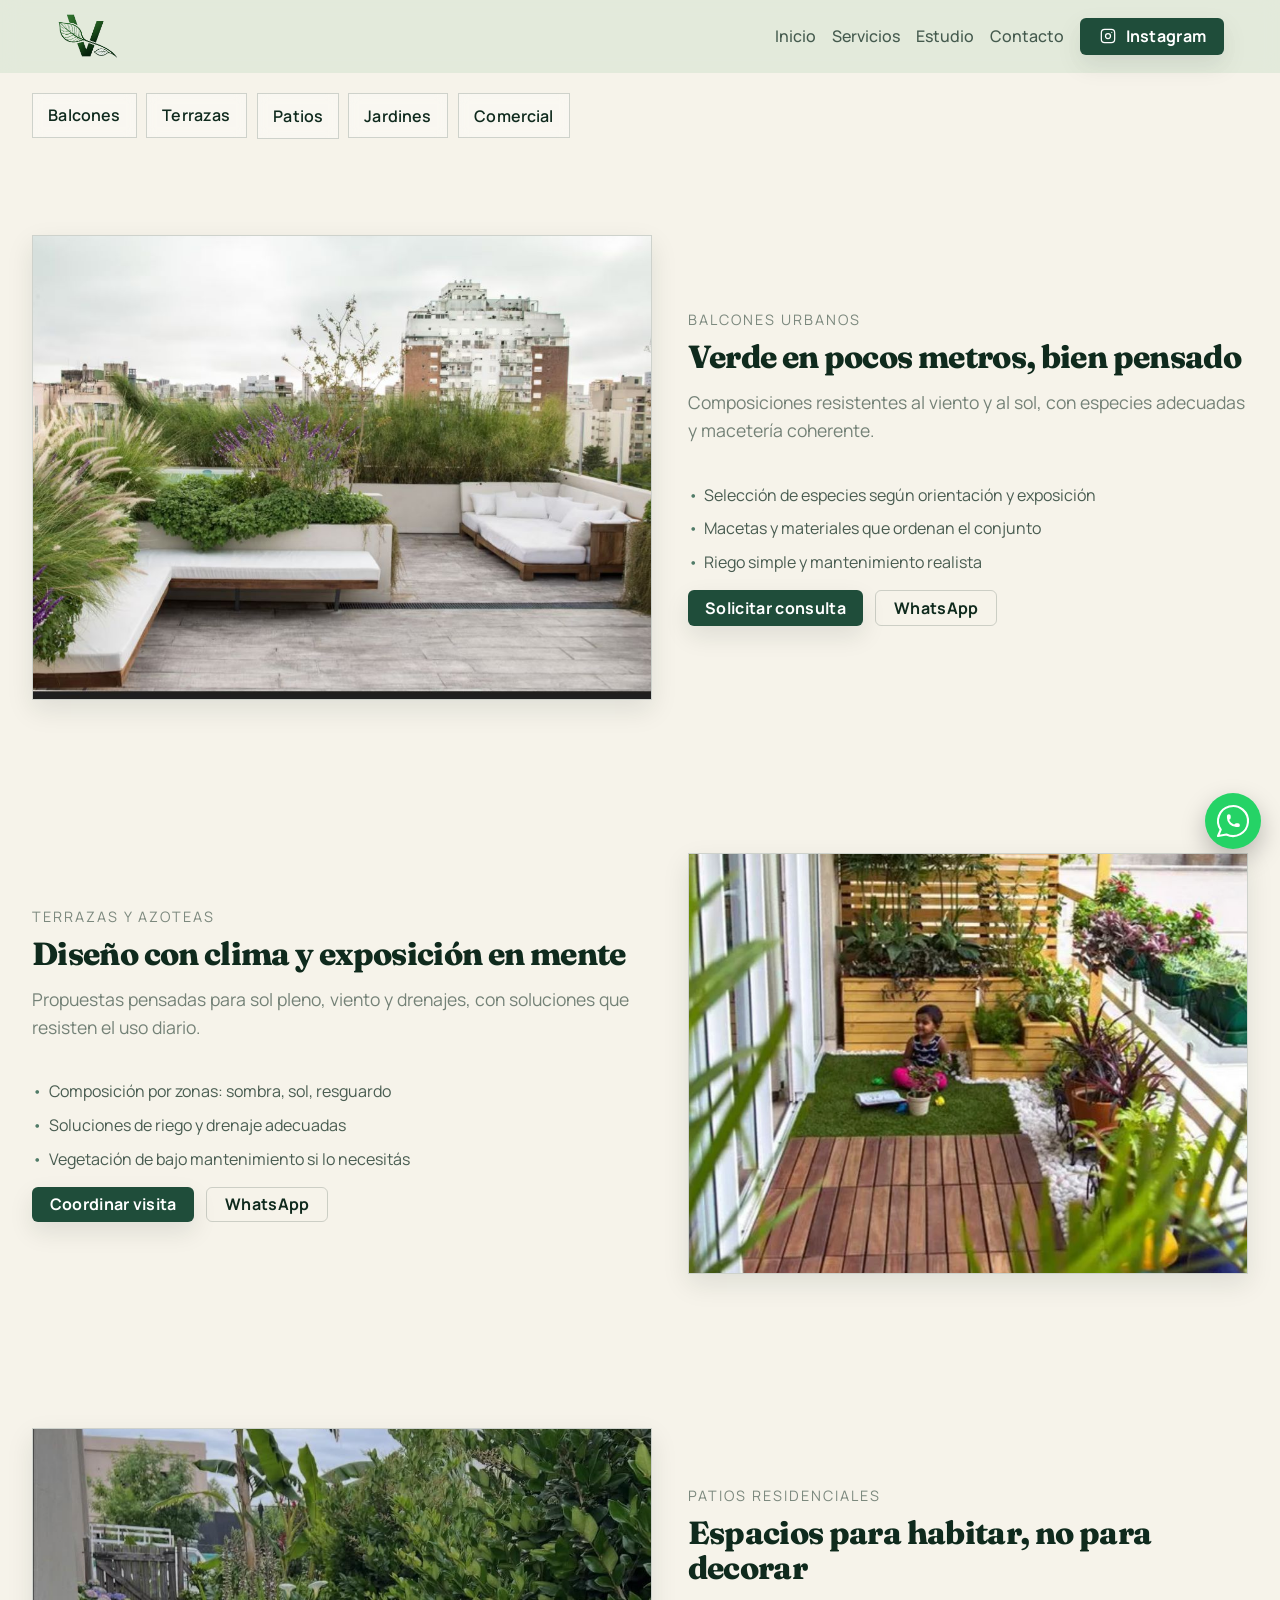
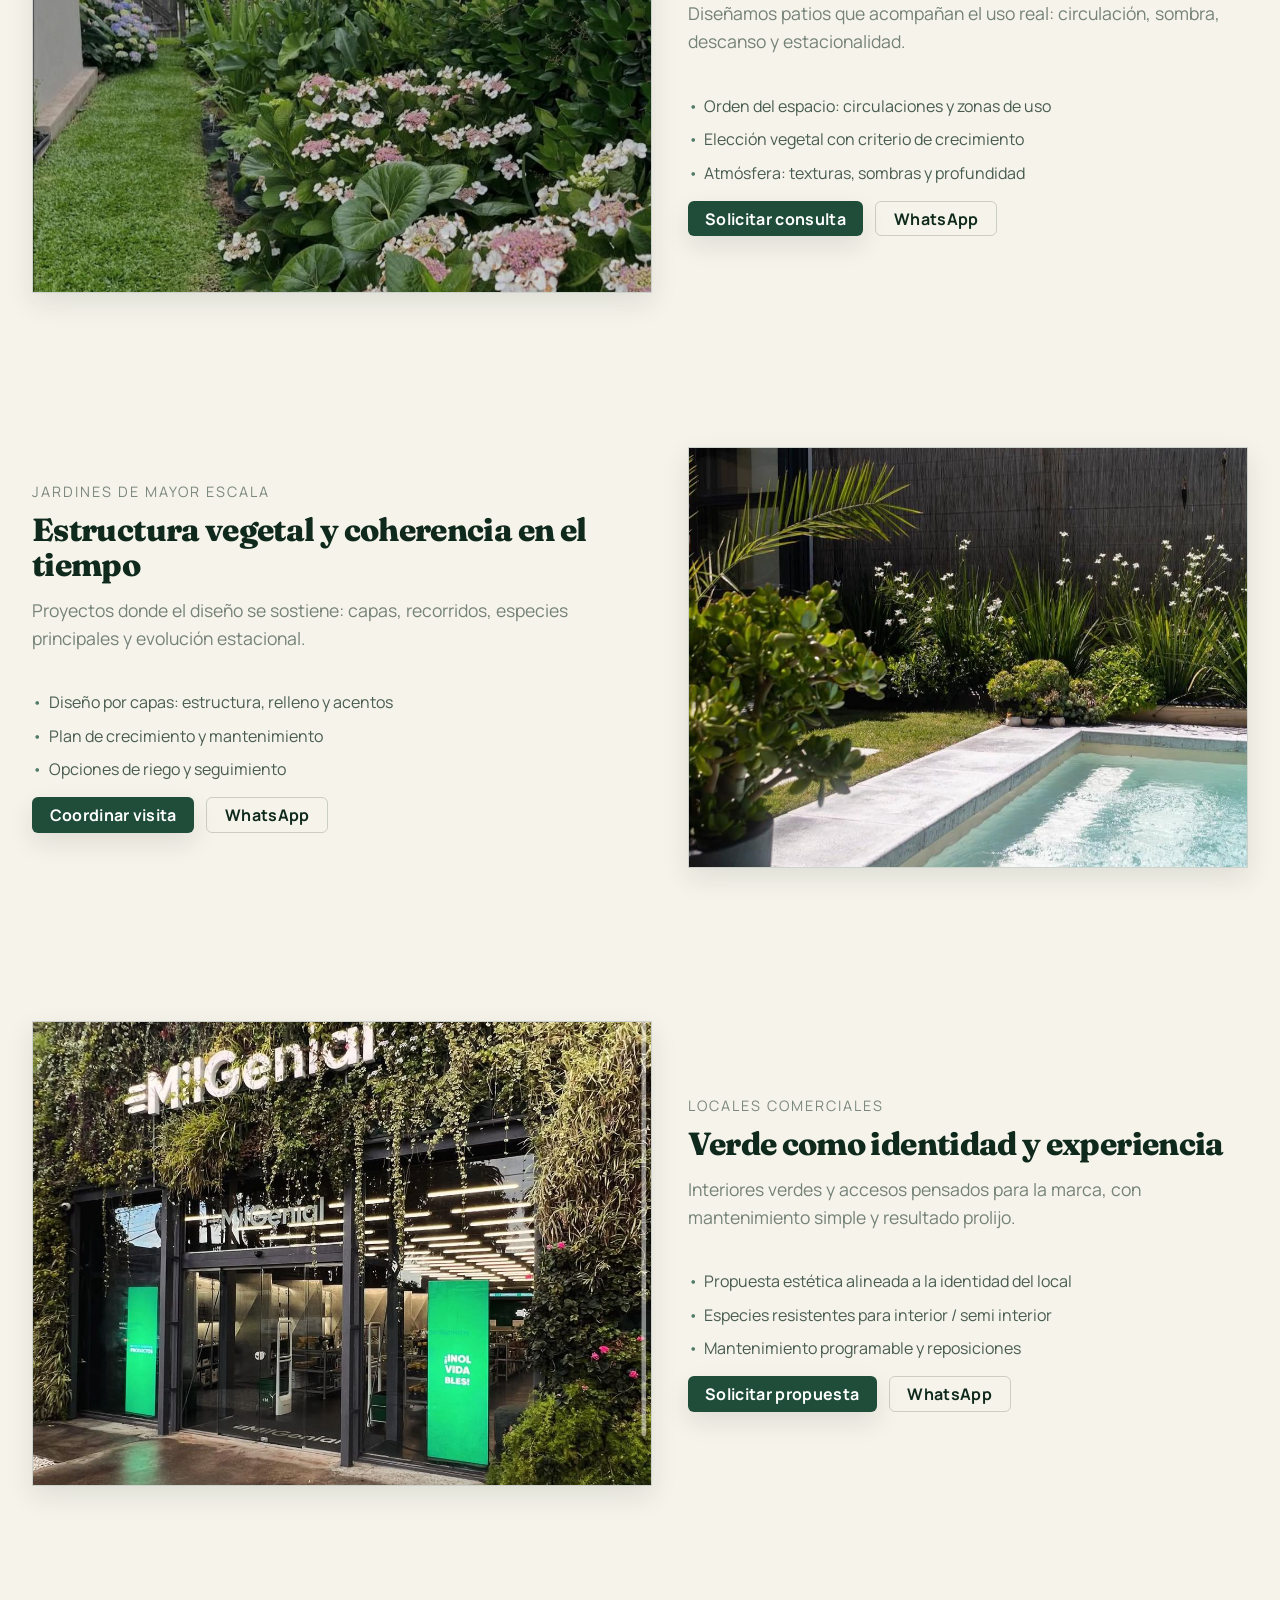
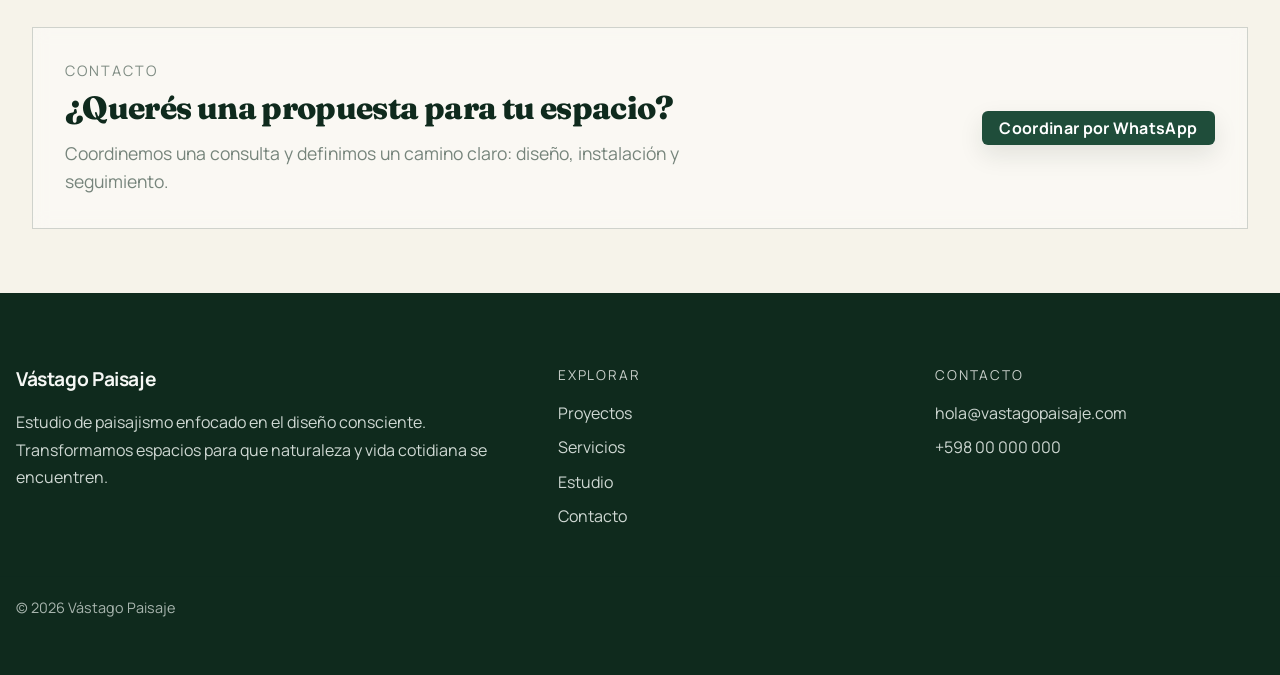
==== espacios.html @ 400e82e5 "cambios grandes" ====
<!doctype html>
<html lang="en">
  <head>
    <meta charset="UTF-8" />
    <meta name="viewport" content="width=device-width, initial-scale=1.0" />
    <title>Document</title>
    <link rel="preconnect" href="https://fonts.googleapis.com" />
    <link rel="preconnect" href="https://fonts.gstatic.com" crossorigin />
    <link
      href="https://fonts.googleapis.com/css2?family=Fraunces:opsz,wght@9..144,300;9..144,400;9..144,500;9..144,600&display=swap"
      rel="stylesheet"
    />
    <!-- Manrope (texto/UI) -->
    <link
      href="https://fonts.googleapis.com/css2?family=Manrope:wght@400;500;600&display=swap"
      rel="stylesheet"
    />
    <!-- Librería -->
    <link rel="stylesheet" href="css/main.css" />
    <link rel="stylesheet" href="css/pageespacios.css" />
  </head>
  <body id="top">
    <!-- Header -->
    <header class="site-header" id="top">
      <div class="container flex flex-between flex-wrap header-inner">
        <!-- Brand -->
        <a
          class="brand brand-logo-only"
          href="#top"
          aria-label="Vástago Paisaje – Ir al inicio"
        >
          <img
            class="brand-logo"
            src="assets/logoo.png"
            alt="Vástago Paisaje"
            width="44"
            height="44"
            loading="eager"
          />
        </a>

        <!-- Nav desktop -->
        <nav class="nav nav-desktop" aria-label="Navegación principal">
          <a class="nav-link" href="index.html">Inicio</a>
          <a class="nav-link" href="#servicios">Servicios</a>
          <a class="nav-link" href="#estudio">Estudio</a>
          <a class="nav-link" href="#contacto">Contacto</a>

          <!-- CTA principal -->

          <!-- Link secundario -->
          <a
            class="btn btn-primary"
            href="https://www.instagram.com/vastago.paisajismo/"
            target="_blank"
            rel="noopener"
            aria-label="Instagram de Vástago Paisaje"
            title="Instagram"
          >
            <svg
              class="btn-icon"
              xmlns="http://www.w3.org/2000/svg"
              viewBox="0 0 24 24"
              fill="none"
              stroke="currentColor"
              stroke-width="1.25"
              stroke-linecap="round"
              stroke-linejoin="round"
              aria-hidden="true"
            >
              <path stroke="none" d="M0 0h24v24H0z" fill="none" />
              <path
                d="M4 8a4 4 0 0 1 4 -4h8a4 4 0 0 1 4 4v8a4 4 0 0 1 -4 4h-8a4 4 0 0 1 -4 -4l0 -8"
              />
              <path d="M9 12a3 3 0 1 0 6 0a3 3 0 0 0 -6 0" />
              <path d="M16.5 7.5v.01" />
            </svg>
            Instagram
          </a>
        </nav>

        <!-- Botón hamburguesa (mobile) -->
        <button
          class="nav-toggle"
          type="button"
          aria-label="Abrir menú"
          aria-expanded="false"
          aria-controls="mobile-menu"
        >
          <span class="nav-toggle-lines" aria-hidden="true"></span>
        </button>
      </div>

      <!-- Overlay (mobile) -->
      <div class="menu-overlay" data-menu-close hidden></div>

      <!-- Menú mobile -->
      <div class="mobile-menu" id="mobile-menu" hidden>
        <nav class="nav nav-mobile" aria-label="Menú móvil">
          <a class="nav-link" href="index.html">Inicio</a>
          <a class="nav-link" href="#servicios" data-menu-close>Servicios</a>
          <a class="nav-link" href="#estudio" data-menu-close>Estudio</a>
          <a class="nav-link" href="#contacto" data-menu-close>Contacto</a>

          <a
            class="btn btn-primary"
            href="https://www.instagram.com/vastago.paisajismo/"
            target="_blank"
            rel="noopener"
            data-menu-close
          >
            <svg
              class="btn-icon"
              xmlns="http://www.w3.org/2000/svg"
              viewBox="0 0 24 24"
              fill="none"
              stroke="currentColor"
              stroke-width="1.25"
              stroke-linecap="round"
              stroke-linejoin="round"
              aria-hidden="true"
            >
              <path stroke="none" d="M0 0h24v24H0z" fill="none" />
              <path
                d="M4 8a4 4 0 0 1 4 -4h8a4 4 0 0 1 4 4v8a4 4 0 0 1 -4 4h-8a4 4 0 0 1 -4 -4l0 -8"
              />
              <path d="M9 12a3 3 0 1 0 6 0a3 3 0 0 0 -6 0" />
              <path d="M16.5 7.5v.01" />
            </svg>
            Instagram
          </a>
        </nav>
      </div>
    </header>

    <!-- =========================
     ESPACIOS.HTML (page)
========================= -->
    <main class="spaces-page">
      <!-- HERO -->
      <!--<section
        class="section sp-hero hero hero-image relative"
        aria-labelledby="sp-hero-title"
      >
        <div class="hero-media sp-hero-media" aria-hidden="true"></div>
        <div class="hero-overlay" aria-hidden="true"></div>

        <div class="container container-wide hero-inner sp-hero-inner">
          <div class="hero-content sp-hero-content stack-md">
            <p class="hero-kicker sp-kicker">Espacios</p>
            <h1 id="sp-hero-title" class="hero-title sp-title">
              Espacios donde trabajamos
            </h1>
            <p class="hero-lead sp-lead">
              Adaptamos cada propuesta al entorno, el uso y el nivel de
              mantenimiento. Desde balcones urbanos hasta jardines de mayor
              escala.
            </p>

            <div class="hero-actions flex flex-wrap">
              <a class="btn btn-primary" href="#balcones">Ver tipologías</a>
              <a class="btn btn-outline hero-btn-outline" href="#contacto"
                >Coordinar consulta</a
              >
            </div>
          </div>
        </div>
      </section>-->

      <!-- NAV / ÍNDICE (opcional, ayuda a UX) -->
      <section class="section sp-index" aria-label="Índice de espacios">
        <div class="container container-wide">
          <div class="sp-pills">
            <a class="sp-pill" href="#balcones">Balcones</a>
            <a class="sp-pill" href="#terrazas">Terrazas</a>
            <a class="sp-pill" href="#patios">Patios</a>
            <a class="sp-pill" href="#jardines">Jardines</a>
            <a class="sp-pill" href="#comercial">Comercial</a>
          </div>
        </div>
      </section>

      <!-- 1) BALCONES -->
      <section
        id="balcones"
        class="section sp-block"
        aria-labelledby="sp-balc-title"
      >
        <div class="container container-wide sp-block-grid">
          <figure class="sp-media">
            <img
              src="assets/azotea.jpeg"
              alt="Balcones urbanos con vegetación"
              loading="lazy"
            />
          </figure>

          <div class="sp-body stack-sm">
            <header class="services-head">
              <p class="services-eyebrow">Balcones urbanos</p>
              <h2 id="sp-balc-title" class="services-title">
                Verde en pocos metros, bien pensado
              </h2>
              <p class="services-lead">
                Composiciones resistentes al viento y al sol, con especies
                adecuadas y macetería coherente.
              </p>
            </header>

            <ul class="sp-list">
              <li>Selección de especies según orientación y exposición</li>
              <li>Macetas y materiales que ordenan el conjunto</li>
              <li>Riego simple y mantenimiento realista</li>
            </ul>

            <div class="sp-actions">
              <a class="btn btn-primary" href="#contacto">Solicitar consulta</a>
              <a
                class="btn btn-outline"
                href="https://wa.me/59899888816?text=Hola%20V%C3%A1stago%20Paisaje!%20Quiero%20asesoramiento%20para%20un%20balc%C3%B3n."
                target="_blank"
                rel="noopener"
              >
                WhatsApp
              </a>
            </div>
          </div>
        </div>
      </section>

      <!-- 2) TERRAZAS -->
      <section
        id="terrazas"
        class="section sp-block sp-block--alt"
        aria-labelledby="sp-ter-title"
      >
        <div class="container container-wide sp-block-grid">
          <figure class="sp-media">
            <img
              src="assets/balcon.jpeg"
              alt="Terrazas y azoteas con paisajismo"
              loading="lazy"
            />
          </figure>

          <div class="sp-body stack-sm">
            <header class="services-head">
              <p class="services-eyebrow">Terrazas y azoteas</p>
              <h2 id="sp-ter-title" class="services-title">
                Diseño con clima y exposición en mente
              </h2>
              <p class="services-lead">
                Propuestas pensadas para sol pleno, viento y drenajes, con
                soluciones que resisten el uso diario.
              </p>
            </header>

            <ul class="sp-list">
              <li>Composición por zonas: sombra, sol, resguardo</li>
              <li>Soluciones de riego y drenaje adecuadas</li>
              <li>Vegetación de bajo mantenimiento si lo necesitás</li>
            </ul>

            <div class="sp-actions">
              <a class="btn btn-primary" href="#contacto">Coordinar visita</a>
              <a
                class="btn btn-outline"
                href="https://wa.me/59899888816?text=Hola%20V%C3%A1stago%20Paisaje!%20Quiero%20una%20propuesta%20para%20una%20terraza%2Fazotea."
                target="_blank"
                rel="noopener"
              >
                WhatsApp
              </a>
            </div>
          </div>
        </div>
      </section>

      <!-- 3) PATIOS -->
      <section
        id="patios"
        class="section sp-block"
        aria-labelledby="sp-pat-title"
      >
        <div class="container container-wide sp-block-grid">
          <figure class="sp-media">
            <img
              src="assets/fotooo.jpeg"
              alt="Patio residencial con vegetación"
              loading="lazy"
            />
          </figure>

          <div class="sp-body stack-sm">
            <header class="services-head">
              <p class="services-eyebrow">Patios residenciales</p>
              <h2 id="sp-pat-title" class="services-title">
                Espacios para habitar, no para decorar
              </h2>
              <p class="services-lead">
                Diseñamos patios que acompañan el uso real: circulación, sombra,
                descanso y estacionalidad.
              </p>
            </header>

            <ul class="sp-list">
              <li>Orden del espacio: circulaciones y zonas de uso</li>
              <li>Elección vegetal con criterio de crecimiento</li>
              <li>Atmósfera: texturas, sombras y profundidad</li>
            </ul>

            <div class="sp-actions">
              <a class="btn btn-primary" href="#contacto">Solicitar consulta</a>
              <a
                class="btn btn-outline"
                href="https://wa.me/59899888816?text=Hola%20V%C3%A1stago%20Paisaje!%20Quiero%20mejorar%20un%20patio%20residencial."
                target="_blank"
                rel="noopener"
              >
                WhatsApp
              </a>
            </div>
          </div>
        </div>
      </section>

      <!-- 4) JARDINES -->
      <section
        id="jardines"
        class="section sp-block sp-block--alt"
        aria-labelledby="sp-jar-title"
      >
        <div class="container container-wide sp-block-grid">
          <figure class="sp-media">
            <img
              src="assets/fotoo.jpeg"
              alt="Jardines de mayor escala"
              loading="lazy"
            />
          </figure>

          <div class="sp-body stack-sm">
            <header class="services-head">
              <p class="services-eyebrow">Jardines de mayor escala</p>
              <h2 id="sp-jar-title" class="services-title">
                Estructura vegetal y coherencia en el tiempo
              </h2>
              <p class="services-lead">
                Proyectos donde el diseño se sostiene: capas, recorridos,
                especies principales y evolución estacional.
              </p>
            </header>

            <ul class="sp-list">
              <li>Diseño por capas: estructura, relleno y acentos</li>
              <li>Plan de crecimiento y mantenimiento</li>
              <li>Opciones de riego y seguimiento</li>
            </ul>

            <div class="sp-actions">
              <a class="btn btn-primary" href="#contacto">Coordinar visita</a>
              <a
                class="btn btn-outline"
                href="https://wa.me/59899888816?text=Hola%20V%C3%A1stago%20Paisaje!%20Quiero%20asesoramiento%20para%20un%20jard%C3%ADn%20de%20mayor%20escala."
                target="_blank"
                rel="noopener"
              >
                WhatsApp
              </a>
            </div>
          </div>
        </div>
      </section>

      <!-- 5) COMERCIAL -->
      <section
        id="comercial"
        class="section sp-block"
        aria-labelledby="sp-com-title"
      >
        <div class="container container-wide sp-block-grid">
          <figure class="sp-media">
            <img
              src="assets/milgenial.jpeg"
              alt="Locales comerciales con interior verde"
              loading="lazy"
            />
          </figure>

          <div class="sp-body stack-sm">
            <header class="services-head">
              <p class="services-eyebrow">Locales comerciales</p>
              <h2 id="sp-com-title" class="services-title">
                Verde como identidad y experiencia
              </h2>
              <p class="services-lead">
                Interiores verdes y accesos pensados para la marca, con
                mantenimiento simple y resultado prolijo.
              </p>
            </header>

            <ul class="sp-list">
              <li>Propuesta estética alineada a la identidad del local</li>
              <li>Especies resistentes para interior / semi interior</li>
              <li>Mantenimiento programable y reposiciones</li>
            </ul>

            <div class="sp-actions">
              <a class="btn btn-primary" href="#contacto"
                >Solicitar propuesta</a
              >
              <a
                class="btn btn-outline"
                href="https://wa.me/59899888816?text=Hola%20V%C3%A1stago%20Paisaje!%20Quiero%20una%20propuesta%20para%20un%20local%20comercial."
                target="_blank"
                rel="noopener"
              >
                WhatsApp
              </a>
            </div>
          </div>
        </div>
      </section>

      <!-- CTA FINAL -->
      <section
        id="contacto"
        class="section sp-cta"
        aria-labelledby="sp-cta-title"
      >
        <div class="container container-wide">
          <div class="sp-cta-box">
            <div>
              <p class="services-eyebrow">Contacto</p>
              <h2 id="sp-cta-title" class="services-title">
                ¿Querés una propuesta para tu espacio?
              </h2>
              <p class="services-lead">
                Coordinemos una consulta y definimos un camino claro: diseño,
                instalación y seguimiento.
              </p>
            </div>
            <a
              class="btn btn-primary"
              href="https://wa.me/59899888816?text=Hola%20V%C3%A1stago%20Paisaje!%20Quiero%20coordinar%20una%20consulta."
              target="_blank"
              rel="noopener"
            >
              Coordinar por WhatsApp
            </a>
          </div>
        </div>
      </section>
    </main>
    <!-- FOOTER -->
    <footer class="footer">
      <div class="container container-wide footer-grid">
        <!-- Marca -->
        <div class="footer-col footer-brand">
          <a href="index.html" class="footer-logo"> Vástago Paisaje </a>

          <p class="footer-text">
            Estudio de paisajismo enfocado en el diseño consciente.
            Transformamos espacios para que naturaleza y vida cotidiana se
            encuentren.
          </p>
        </div>

        <!-- Navegación -->
        <div class="footer-col">
          <p class="footer-kicker">Explorar</p>
          <ul class="footer-links">
            <li><a href="proyectos.html">Proyectos</a></li>
            <li><a href="servicios.html">Servicios</a></li>
            <li><a href="#estudio">Estudio</a></li>
            <li><a href="#contacto">Contacto</a></li>
          </ul>
        </div>

        <!-- Contacto -->
        <div class="footer-col">
          <p class="footer-kicker">Contacto</p>
          <ul class="footer-links">
            <li>
              <a href="mailto:hola@vastagopaisaje.com"
                >hola@vastagopaisaje.com</a
              >
            </li>
            <li><a href="tel:+59800000000">+598 00 000 000</a></li>
          </ul>
        </div>
      </div>

      <div class="container container-wide footer-bottom">
        <p class="footer-copy">© <span id="year"></span> Vástago Paisaje</p>
      </div>
    </footer>
    <a
      href="https://wa.me/59899888816?text=Hola%20V%C3%A1stago%20Paisaje!%20Quiero%20coordinar%20una%20consulta%20para%20mi%20espacio%20verde."
      class="whatsapp-sticky"
      target="_blank"
      rel="noopener"
      aria-label="Contactar por WhatsApp"
    >
      <svg
        class="btn-icon"
        xmlns="http://www.w3.org/2000/svg"
        viewBox="0 0 24 24"
        fill="none"
        stroke="currentColor"
        stroke-width="1.25"
        stroke-linecap="round"
        stroke-linejoin="round"
        aria-hidden="true"
      >
        <path stroke="none" d="M0 0h24v24H0z" fill="none" />
        <path d="M3 21l1.65 -3.8a9 9 0 1 1 3.4 2.9l-5.05 .9" />
        <path
          d="M9 10a.5 .5 0 0 0 1 0v-1a.5 .5 0 0 0 -1 0v1a5 5 0 0 0 5 5h1a.5 .5 0 0 0 0 -1h-1a.5 .5 0 0 0 0 1"
        />
      </svg>
    </a>

    <script>
      document.getElementById("year").textContent = new Date().getFullYear();
    </script>
    <script src="js/app.js"></script>
  </body>
</html>
---- css/main.css ----
/* =========================
   1. BASE (reset + variables)
========================= */
@import "base.css";

/* =========================
   2. LAYOUT (estructura)
========================= */
@import "layout.css";

/* =========================
   3. COMPONENTS (navbar, botones, cards)
========================= */
@import "components.css";
@import "navbar.css";

/* =========================
   4. PAGES / SECTIONS (hero, landing)
========================= */
@import "hero.css";
@import "proyectos.css";
@import "servicios.css";
@import "studio.css";
@import "contacto.css";

/* =========================
   5. OVERRIDES / FIXES (siempre al final)
========================= */
@import "overrides.css";
---- css/pageespacios.css ----
/* =========================
   ESPACIOS — estilos page
   (pensado para heredar tu librería: container, btn, services-head)
========================= */

/* Hero usa tu sistema actual. Solo ajustamos la imagen */
.sp-hero .sp-hero-media {
  background-image: url("../assets/hero.png"); /* cambiá por una imagen editorial de espacios */
}

/* Índice tipo “pills” */
.sp-index {
  padding-top: 1.25rem;
  padding-bottom: 1.25rem;
}

.sp-pills {
  display: flex;
  flex-wrap: wrap;
  gap: 0.6rem;
}

.sp-pill {
  display: inline-flex;
  align-items: center;
  padding: 0.6rem 0.95rem;
  border: 1px solid var(--color-border);
  background: rgba(255, 255, 255, 0.35);
  backdrop-filter: blur(6px);
  text-decoration: none;
  font-weight: 600;
  letter-spacing: 0.01em;
}

@media (hover: hover) and (pointer: fine) {
  .sp-pill:hover {
    background: rgba(255, 255, 255, 0.55);
  }
}

/* Bloques */
.sp-block {
  padding: clamp(3rem, 6vw, 5rem) 0;
}

.sp-block-grid {
  display: grid;
  gap: clamp(1.4rem, 4vw, 2.25rem);
  align-items: center;
}

/* Imagen */
.sp-media {
  margin: 0;
  overflow: hidden;
  border: 1px solid var(--color-border);
  box-shadow: var(--shadow-sm);
  background: rgba(255, 255, 255, 0.35);
}

.sp-media img {
  width: 100%;
  height: auto;
  display: block;
  aspect-ratio: 4 / 3;
  object-fit: cover;
}

/* Texto */
.sp-body .services-lead {
  max-width: 56ch;
}

/* Lista */
.sp-list {
  margin: 0.75rem 0 0;
  padding: 0;
  list-style: none;
  display: grid;
  gap: 0.6rem;
  color: var(--color-text-muted);
}

.sp-list li {
  position: relative;
  padding-left: 1.05rem;
}

.sp-list li::before {
  content: "•";
  position: absolute;
  left: 0;
  top: 0;
  color: var(--pg-green-soft);
  opacity: 0.9;
}

/* Acciones */
.sp-actions {
  display: flex;
  flex-wrap: wrap;
  gap: 0.75rem;
  margin-top: 1rem;
}

/* Alternar layout en desktop */
@media (min-width: 1024px) {
  .sp-block-grid {
    grid-template-columns: 1.05fr 0.95fr;
  }

  .sp-block--alt .sp-media {
    order: 2;
  }

  .sp-block--alt .sp-body {
    order: 1;
  }
}

/* CTA final */
.sp-cta-box {
  border: 1px solid var(--color-border);
  padding: clamp(1.25rem, 3vw, 2rem);
  background: rgba(255, 255, 255, 0.42);
  backdrop-filter: blur(8px);
  display: grid;
  gap: 1rem;
  align-items: center;
}

@media (min-width: 900px) {
  .sp-cta-box {
    grid-template-columns: 1fr auto;
  }
}

/* Mobile: imagen arriba, texto abajo (natural) */
@media (max-width: 900px) {
  .sp-pill {
    width: auto;
  }
}
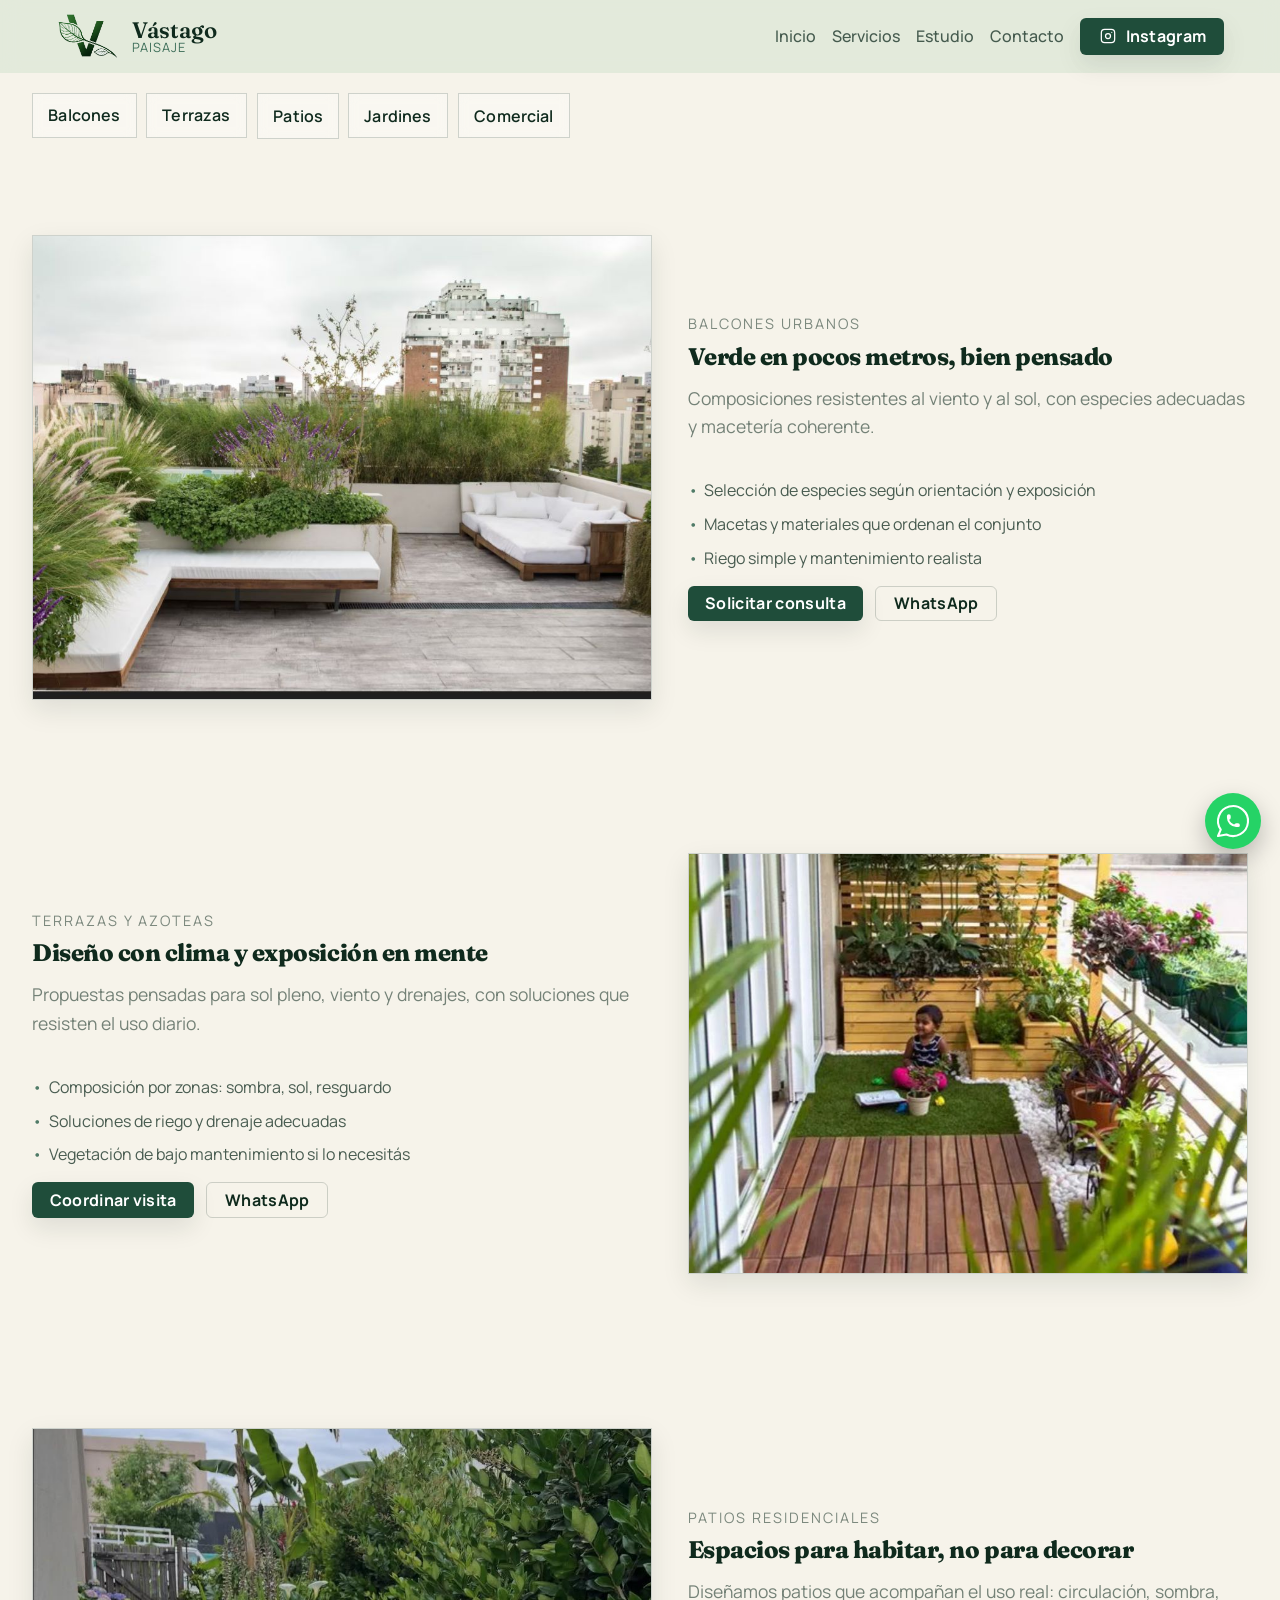
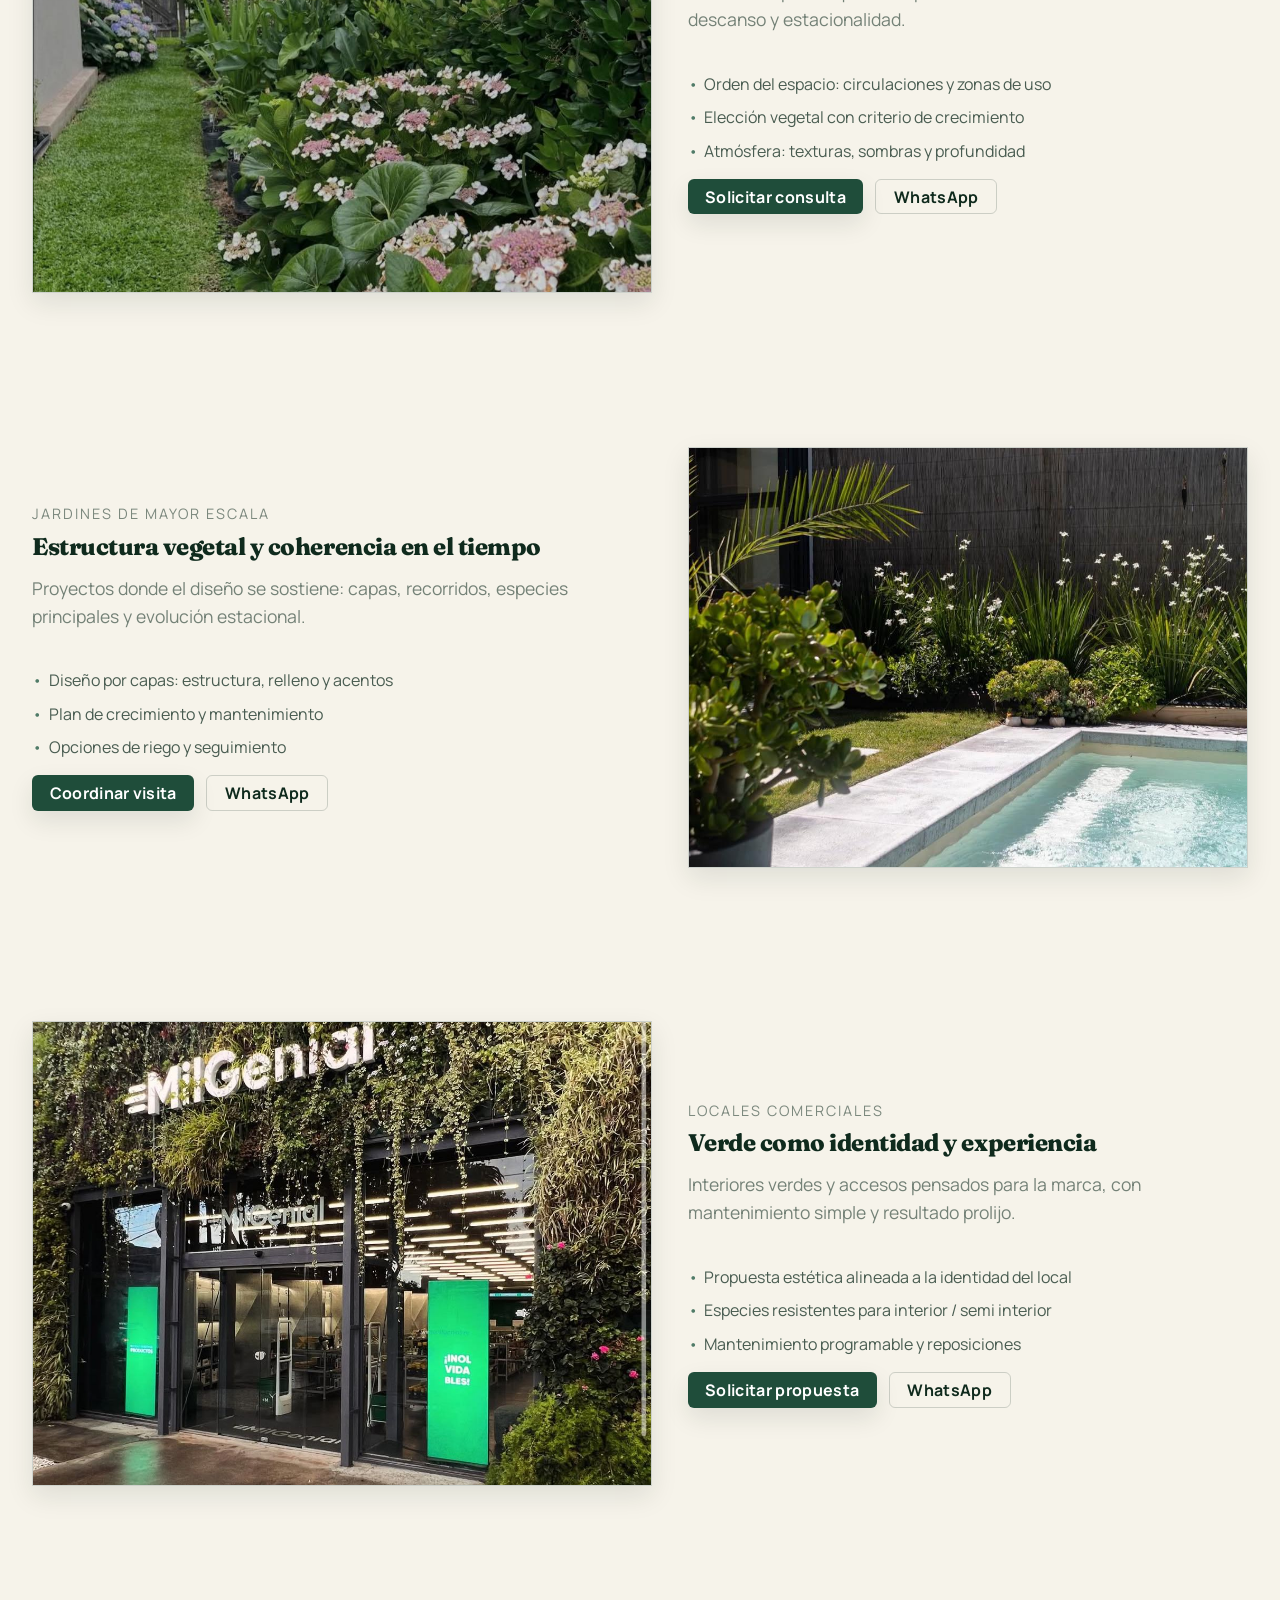
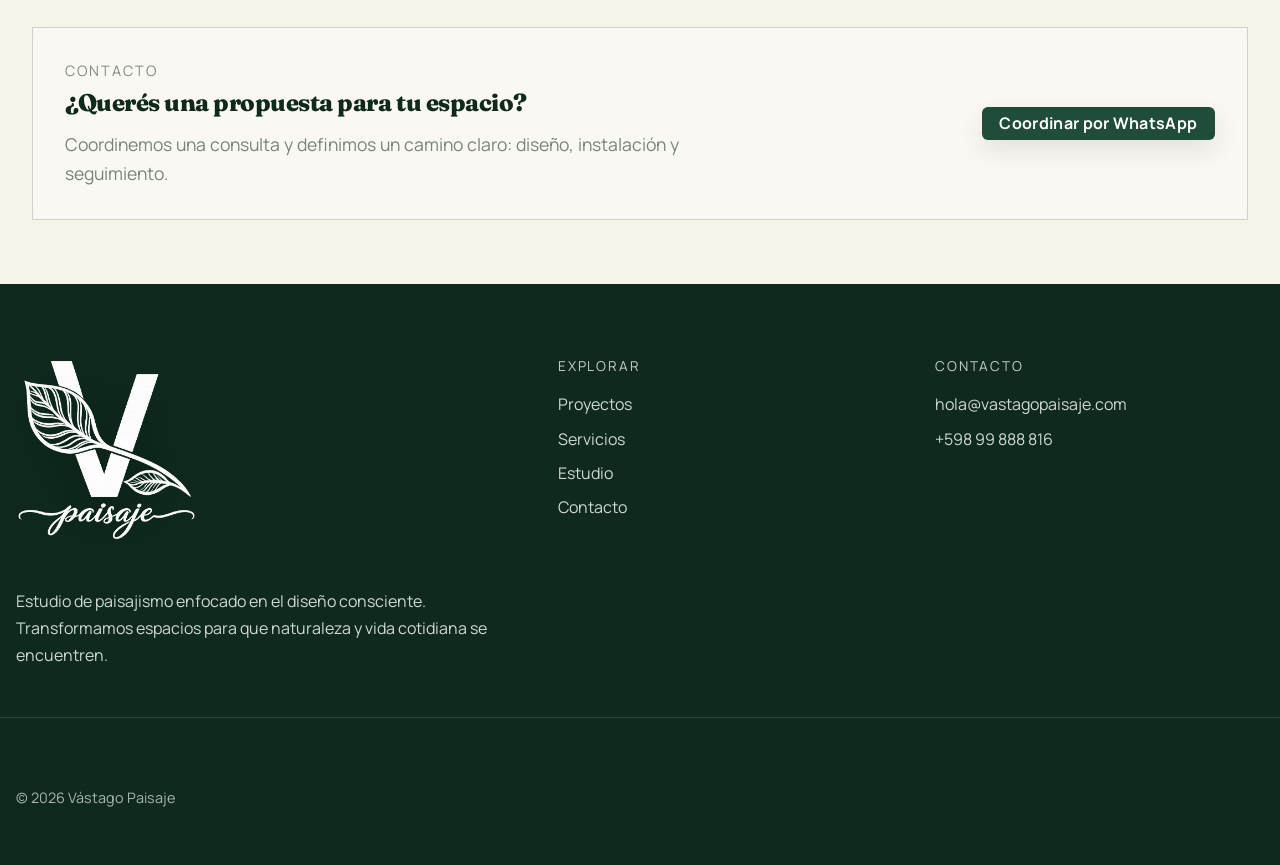
==== commit e92d4c9c: "coso" ====
--- a/espacios.html
+++ b/espacios.html
@@ -37,6 +37,11 @@
             height="44"
             loading="eager"
           />
+
+          <span class="brand-text">
+            <span class="brand-name">Vástago</span>
+            <span class="brand-sub">Paisaje</span>
+          </span>
         </a>
 
         <!-- Nav desktop -->
@@ -457,7 +462,10 @@
       <div class="container container-wide footer-grid">
         <!-- Marca -->
         <div class="footer-col footer-brand">
-          <a href="index.html" class="footer-logo"> Vástago Paisaje </a>
+          <!-- LOGO -->
+          <a href="index.html" class="footer-logo">
+            <img src="assets/logoblanco.png" alt="Vástago Paisaje" />
+          </a>
 
           <p class="footer-text">
             Estudio de paisajismo enfocado en el diseño consciente.
@@ -482,14 +490,22 @@
           <p class="footer-kicker">Contacto</p>
           <ul class="footer-links">
             <li>
-              <a href="mailto:hola@vastagopaisaje.com"
-                >hola@vastagopaisaje.com</a
-              >
+              <a href="mailto:hola@vastagopaisaje.com">
+                hola@vastagopaisaje.com
+              </a>
             </li>
-            <li><a href="tel:+59800000000">+598 00 000 000</a></li>
+
+            <!-- Divider sutil -->
+
+            <li>
+              <a href="tel:+59899888816"> +598 99 888 816 </a>
+            </li>
           </ul>
         </div>
       </div>
+
+      <!-- Divider grande -->
+      <div class="footer-separator"></div>
 
       <div class="container container-wide footer-bottom">
         <p class="footer-copy">© <span id="year"></span> Vástago Paisaje</p>
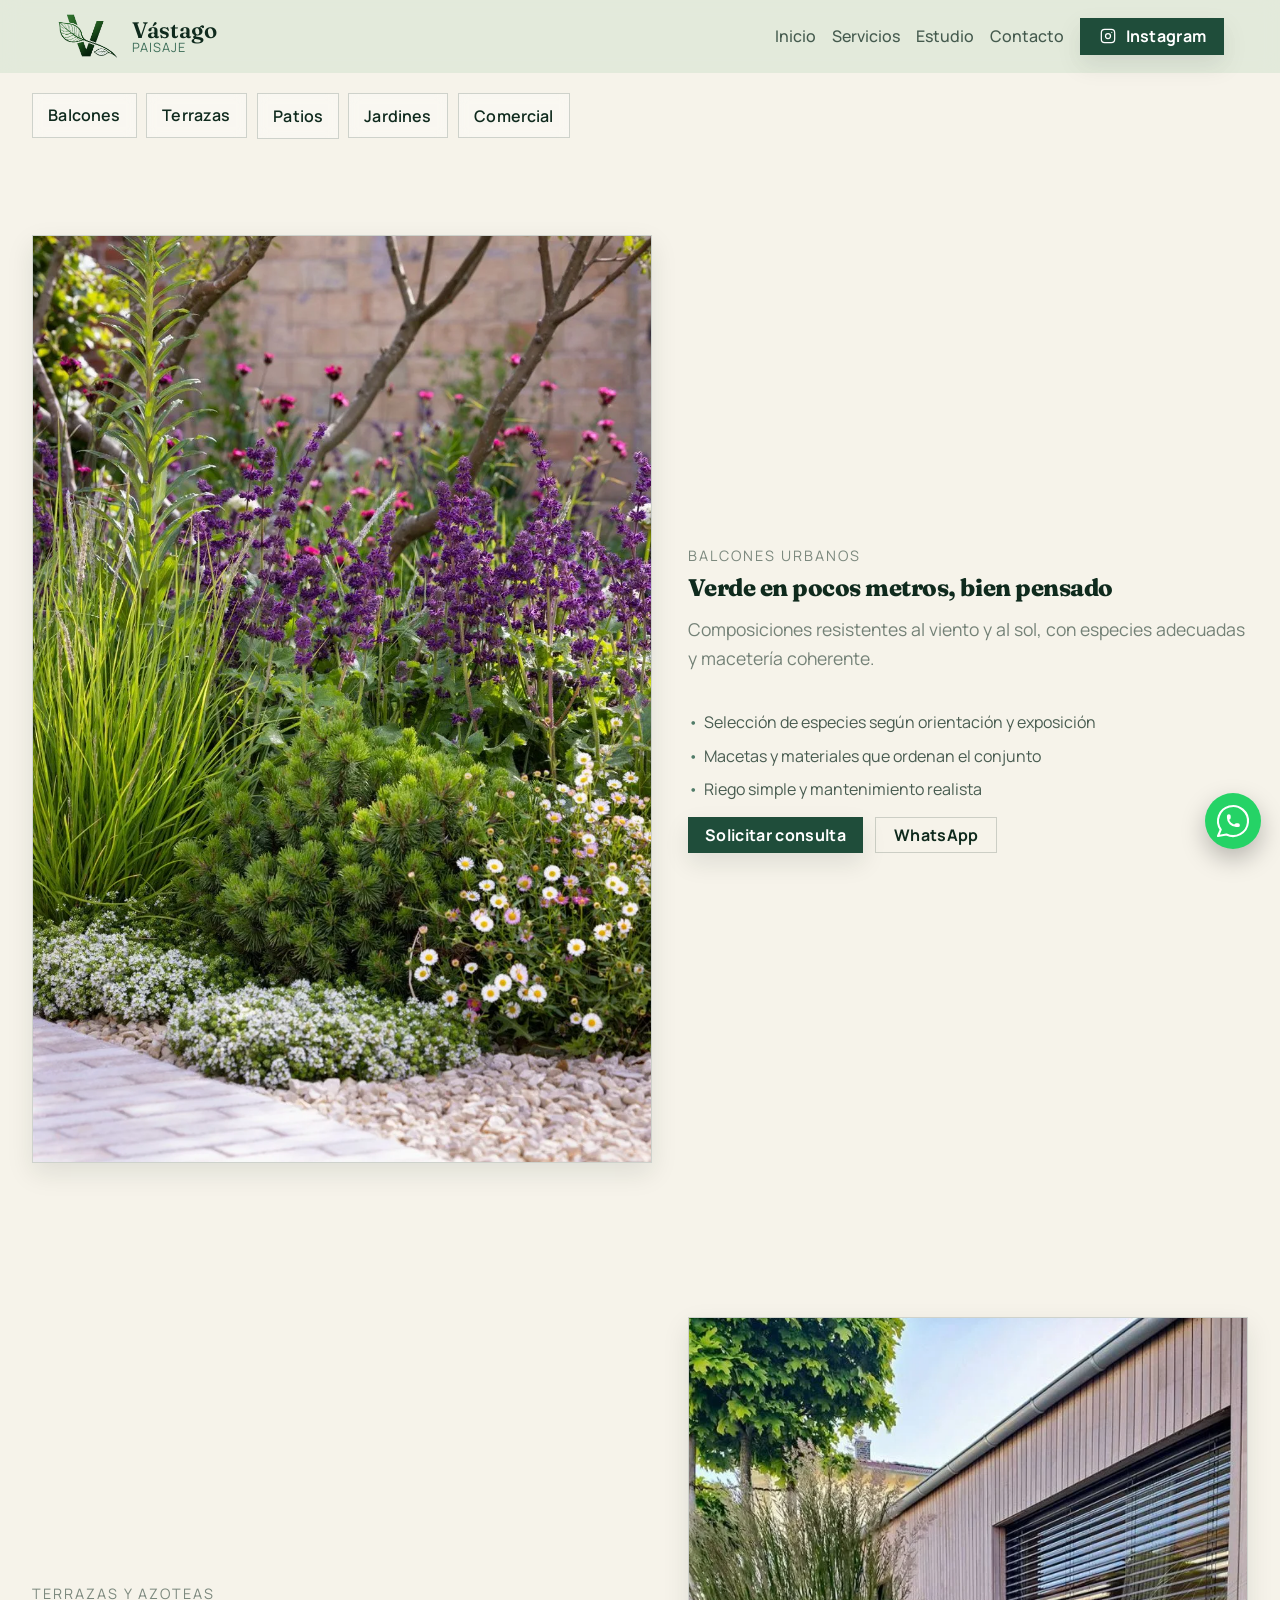
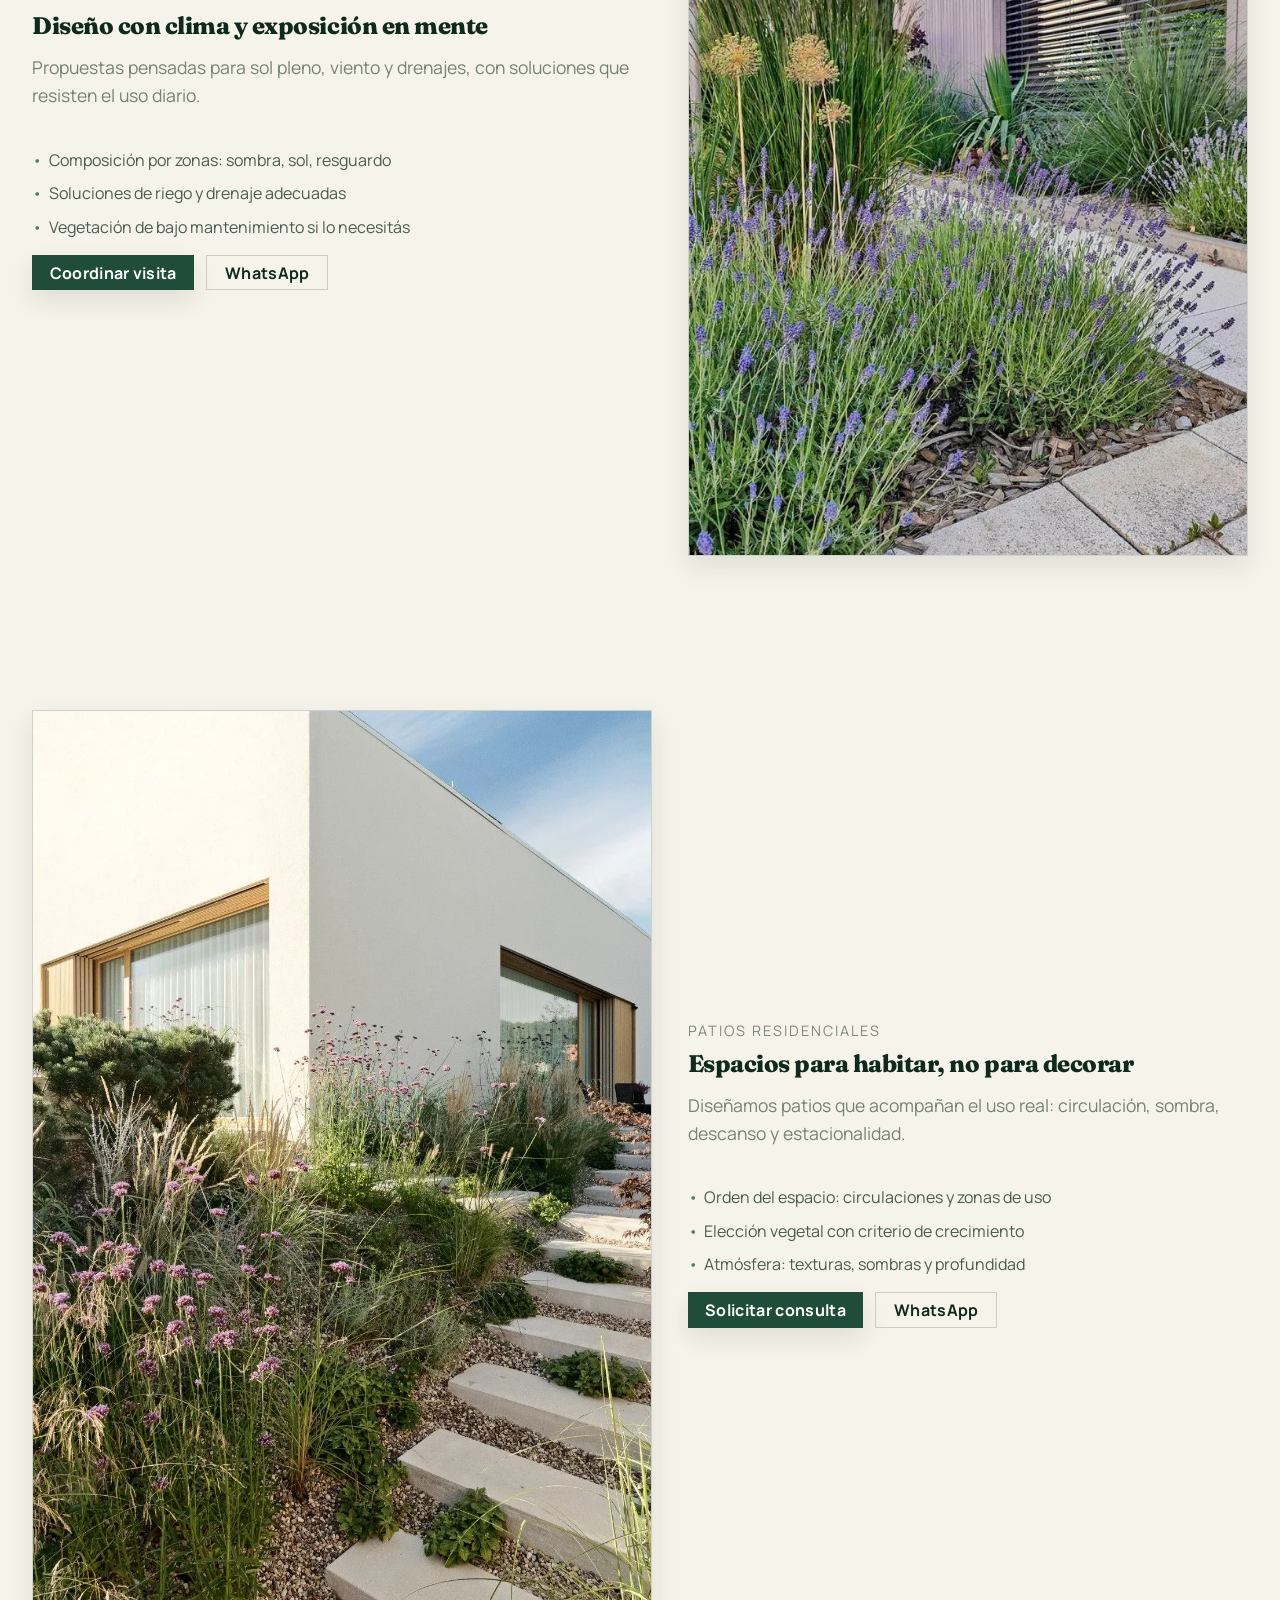
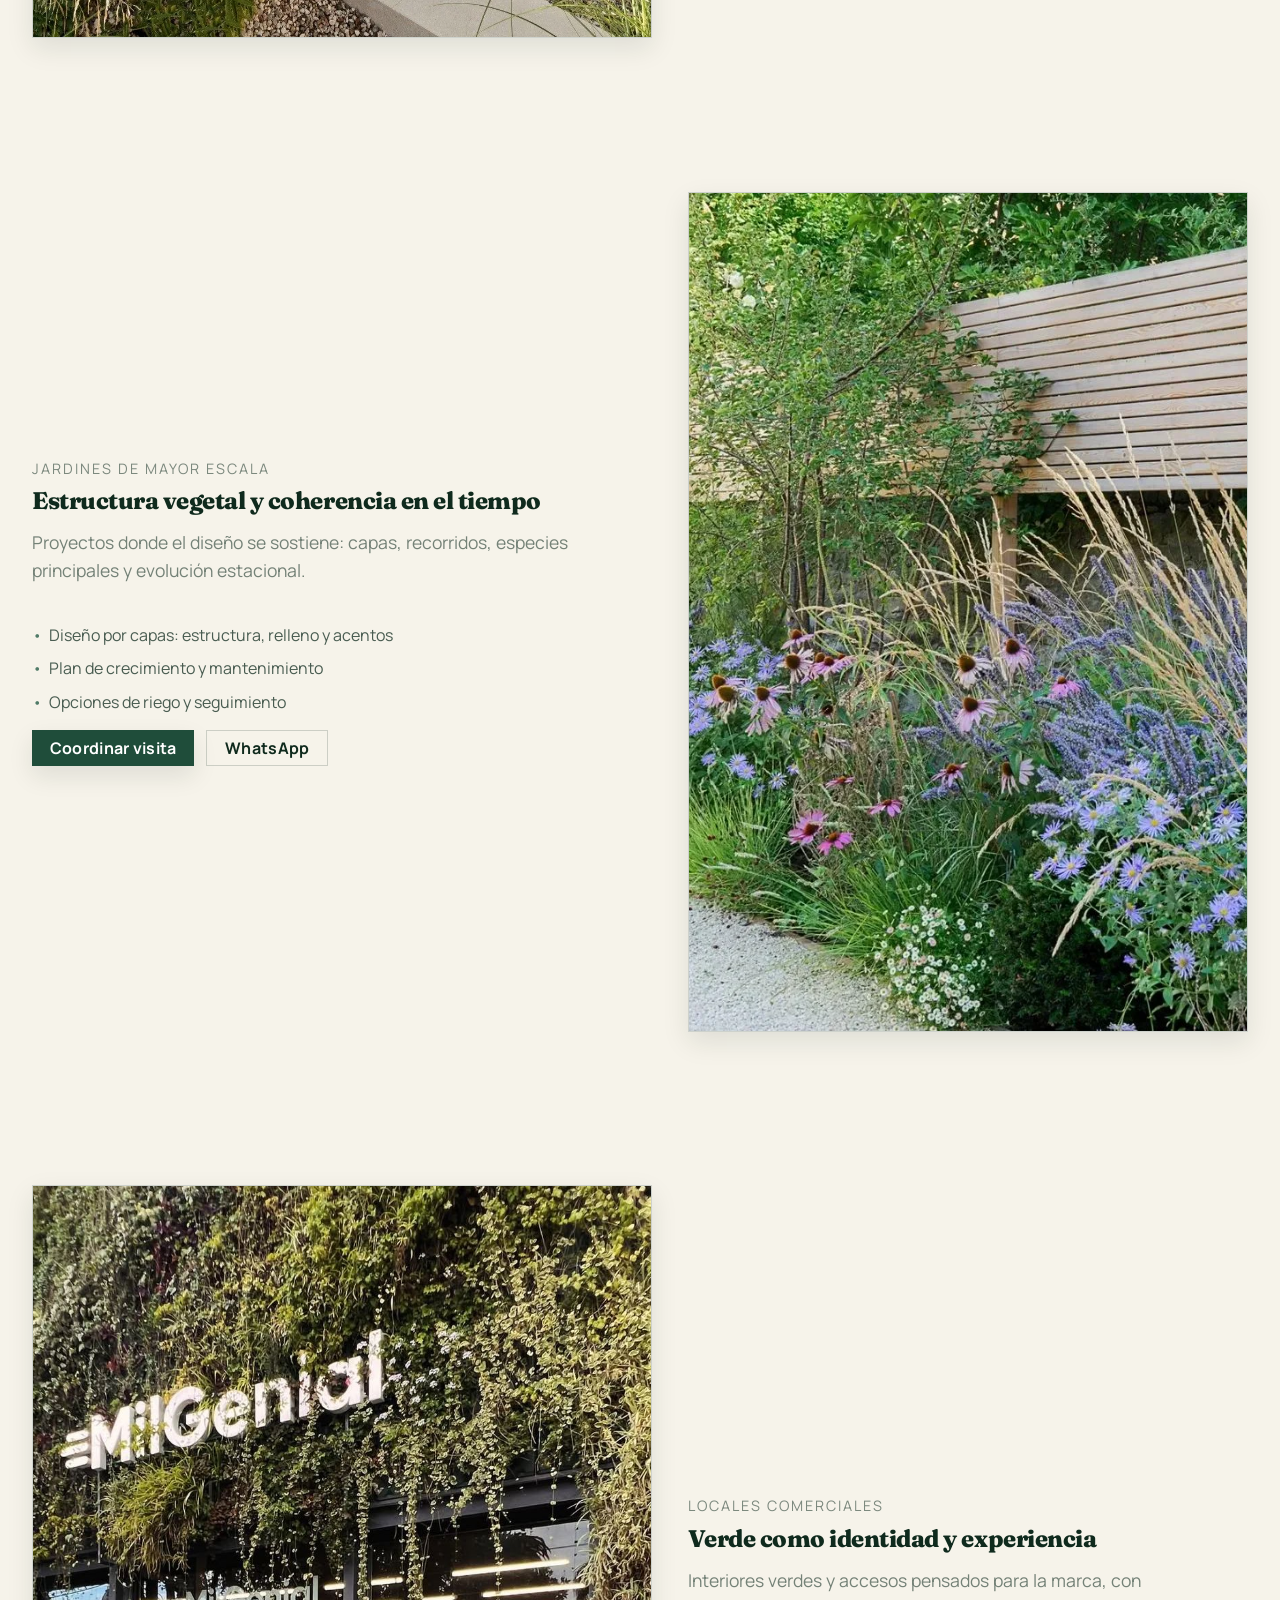
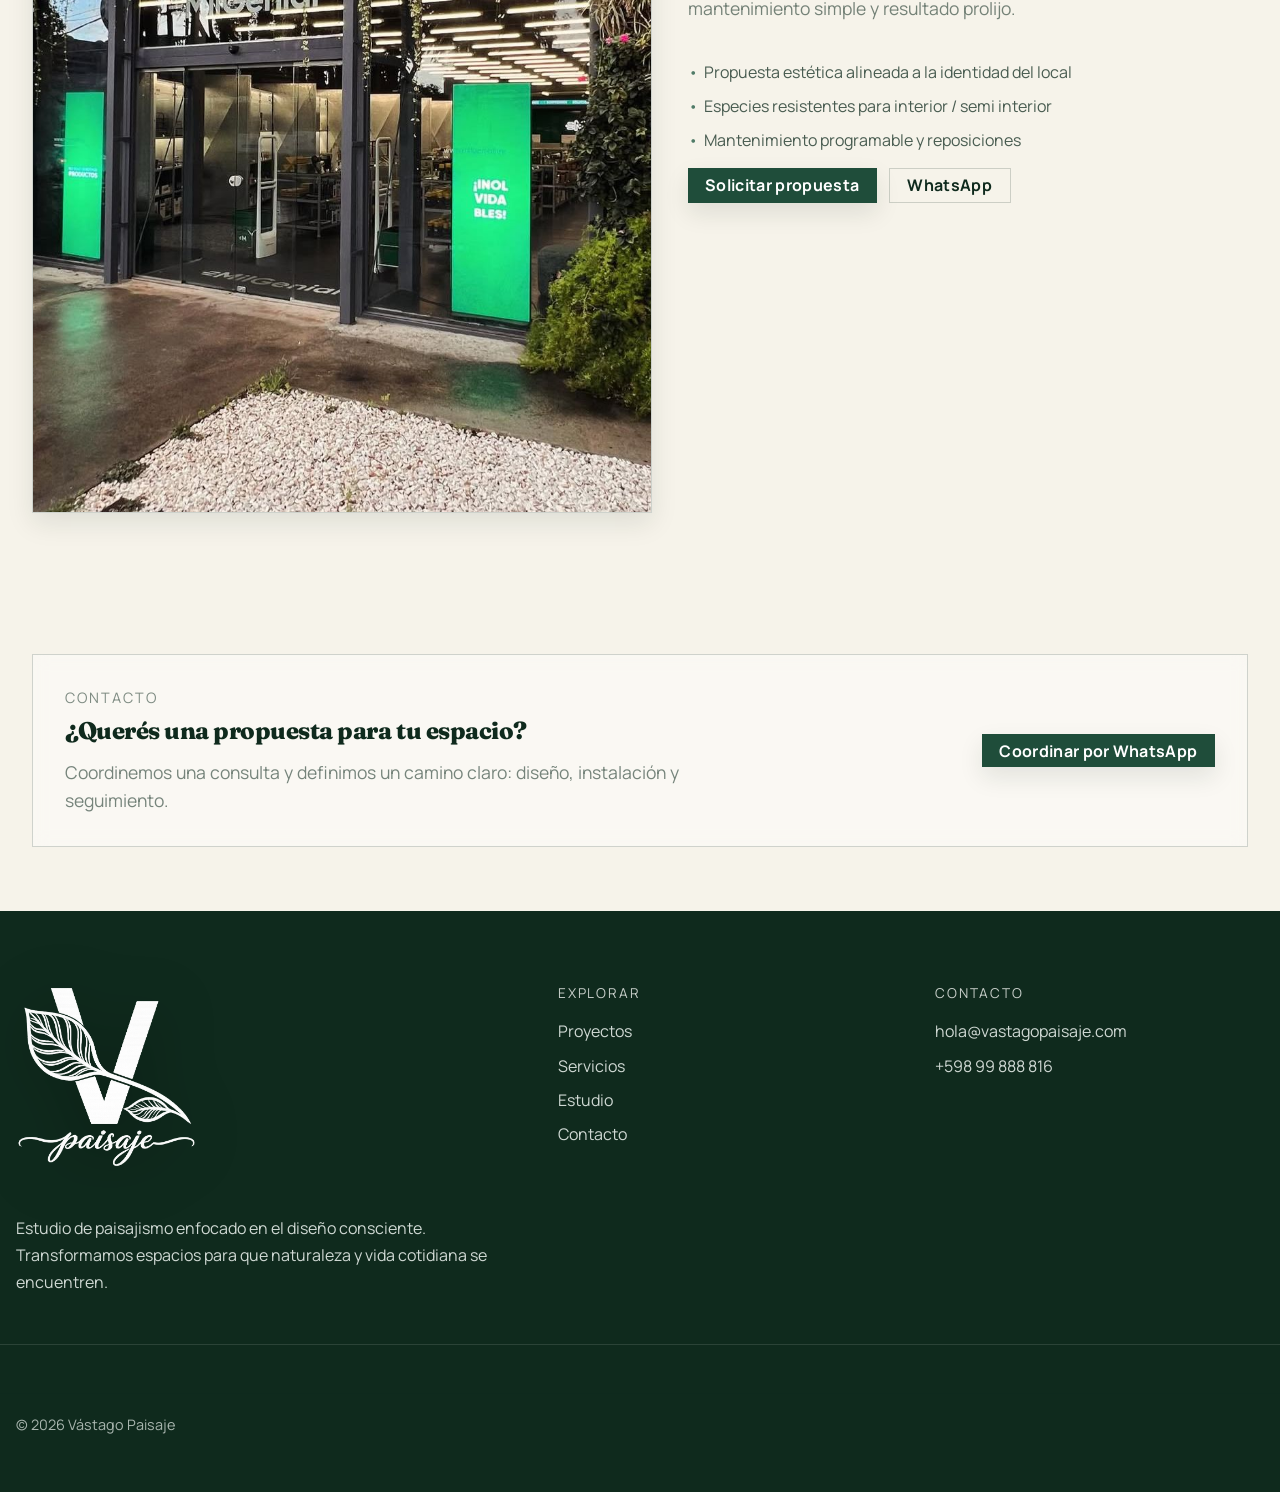
==== commit 9605b814: "avance" ====
--- a/espacios.html
+++ b/espacios.html
@@ -194,7 +194,7 @@
         <div class="container container-wide sp-block-grid">
           <figure class="sp-media">
             <img
-              src="assets/azotea.jpeg"
+              src="assets/foto4.webp"
               alt="Balcones urbanos con vegetación"
               loading="lazy"
             />
@@ -242,7 +242,7 @@
         <div class="container container-wide sp-block-grid">
           <figure class="sp-media">
             <img
-              src="assets/balcon.jpeg"
+              src="assets/foto7.webp"
               alt="Terrazas y azoteas con paisajismo"
               loading="lazy"
             />
@@ -290,7 +290,7 @@
         <div class="container container-wide sp-block-grid">
           <figure class="sp-media">
             <img
-              src="assets/fotooo.jpeg"
+              src="assets/foto2.webp"
               alt="Patio residencial con vegetación"
               loading="lazy"
             />
@@ -338,7 +338,7 @@
         <div class="container container-wide sp-block-grid">
           <figure class="sp-media">
             <img
-              src="assets/fotoo.jpeg"
+              src="assets/foto6.webp"
               alt="Jardines de mayor escala"
               loading="lazy"
             />
--- a/css/pageespacios.css
+++ b/css/pageespacios.css
@@ -62,7 +62,7 @@
   width: 100%;
   height: auto;
   display: block;
-  aspect-ratio: 4 / 3;
+  aspect-ratio: 2 / 3;
   object-fit: cover;
 }
 
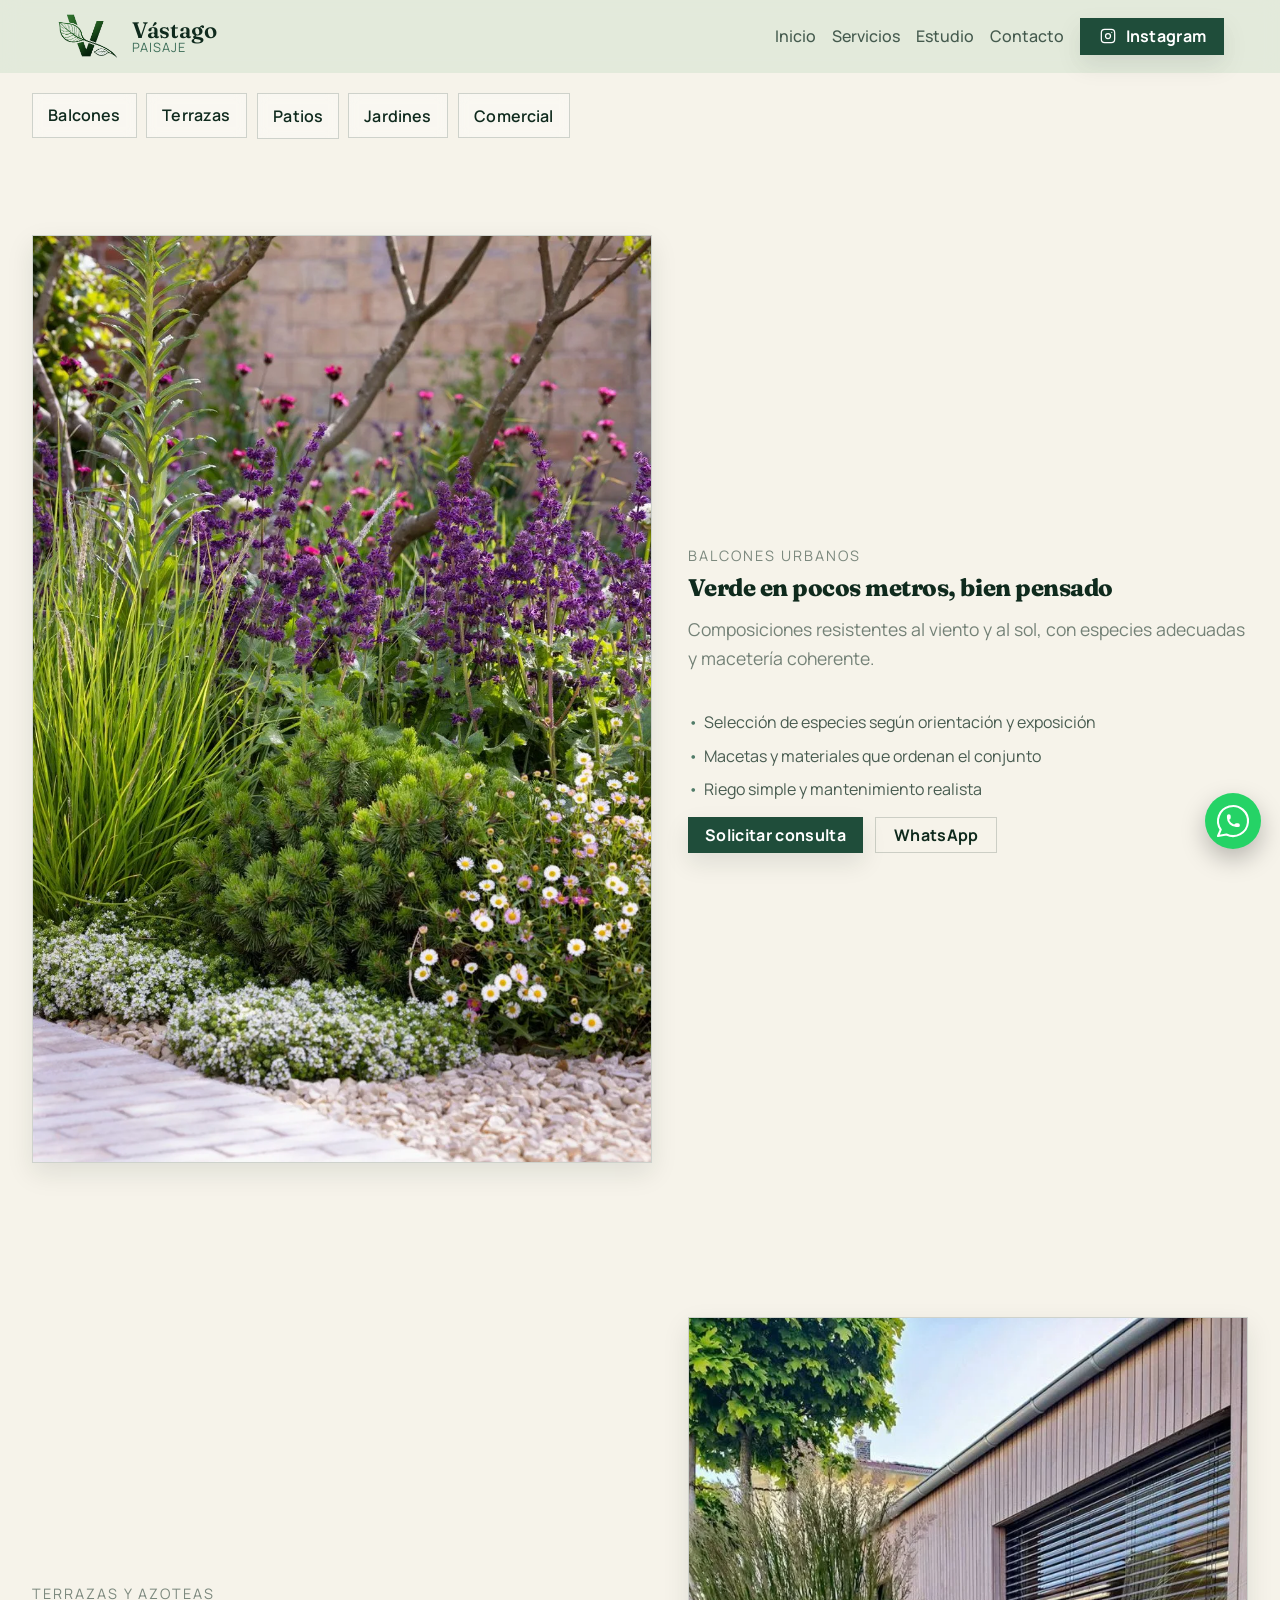
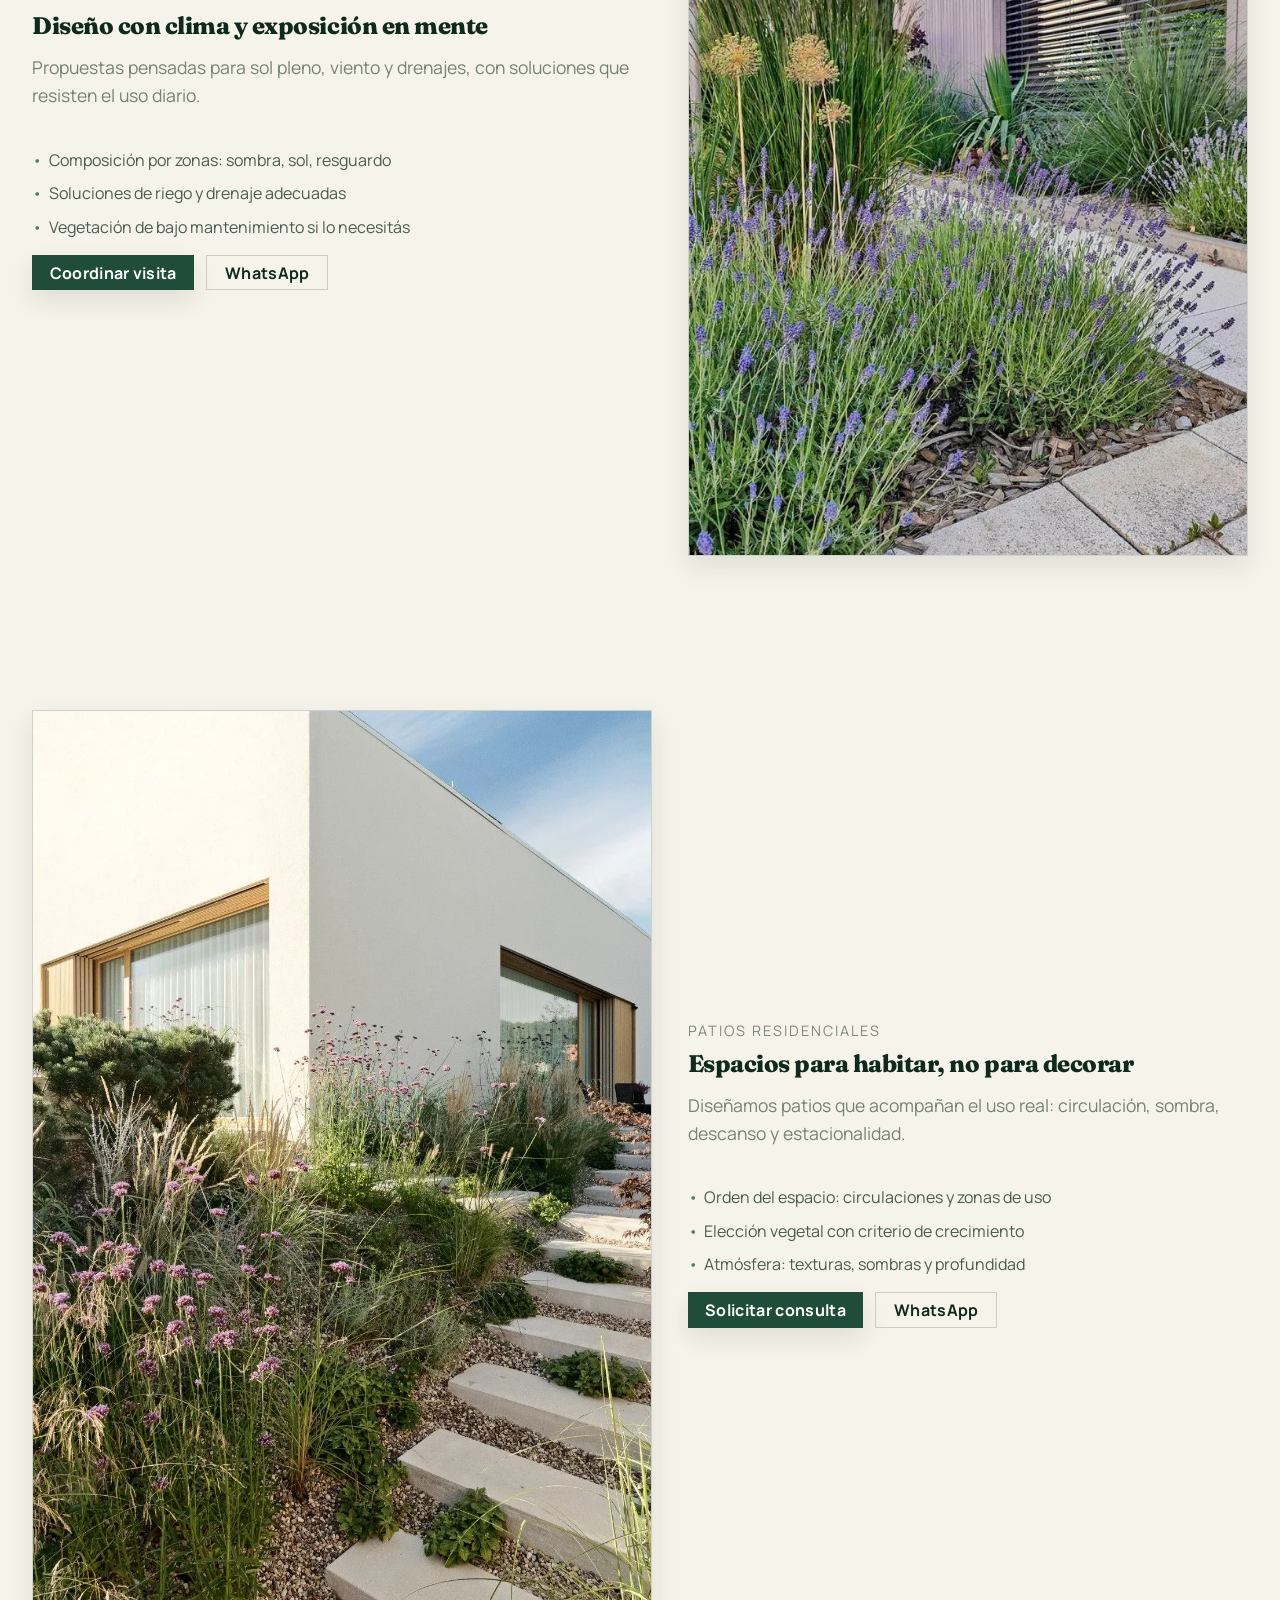
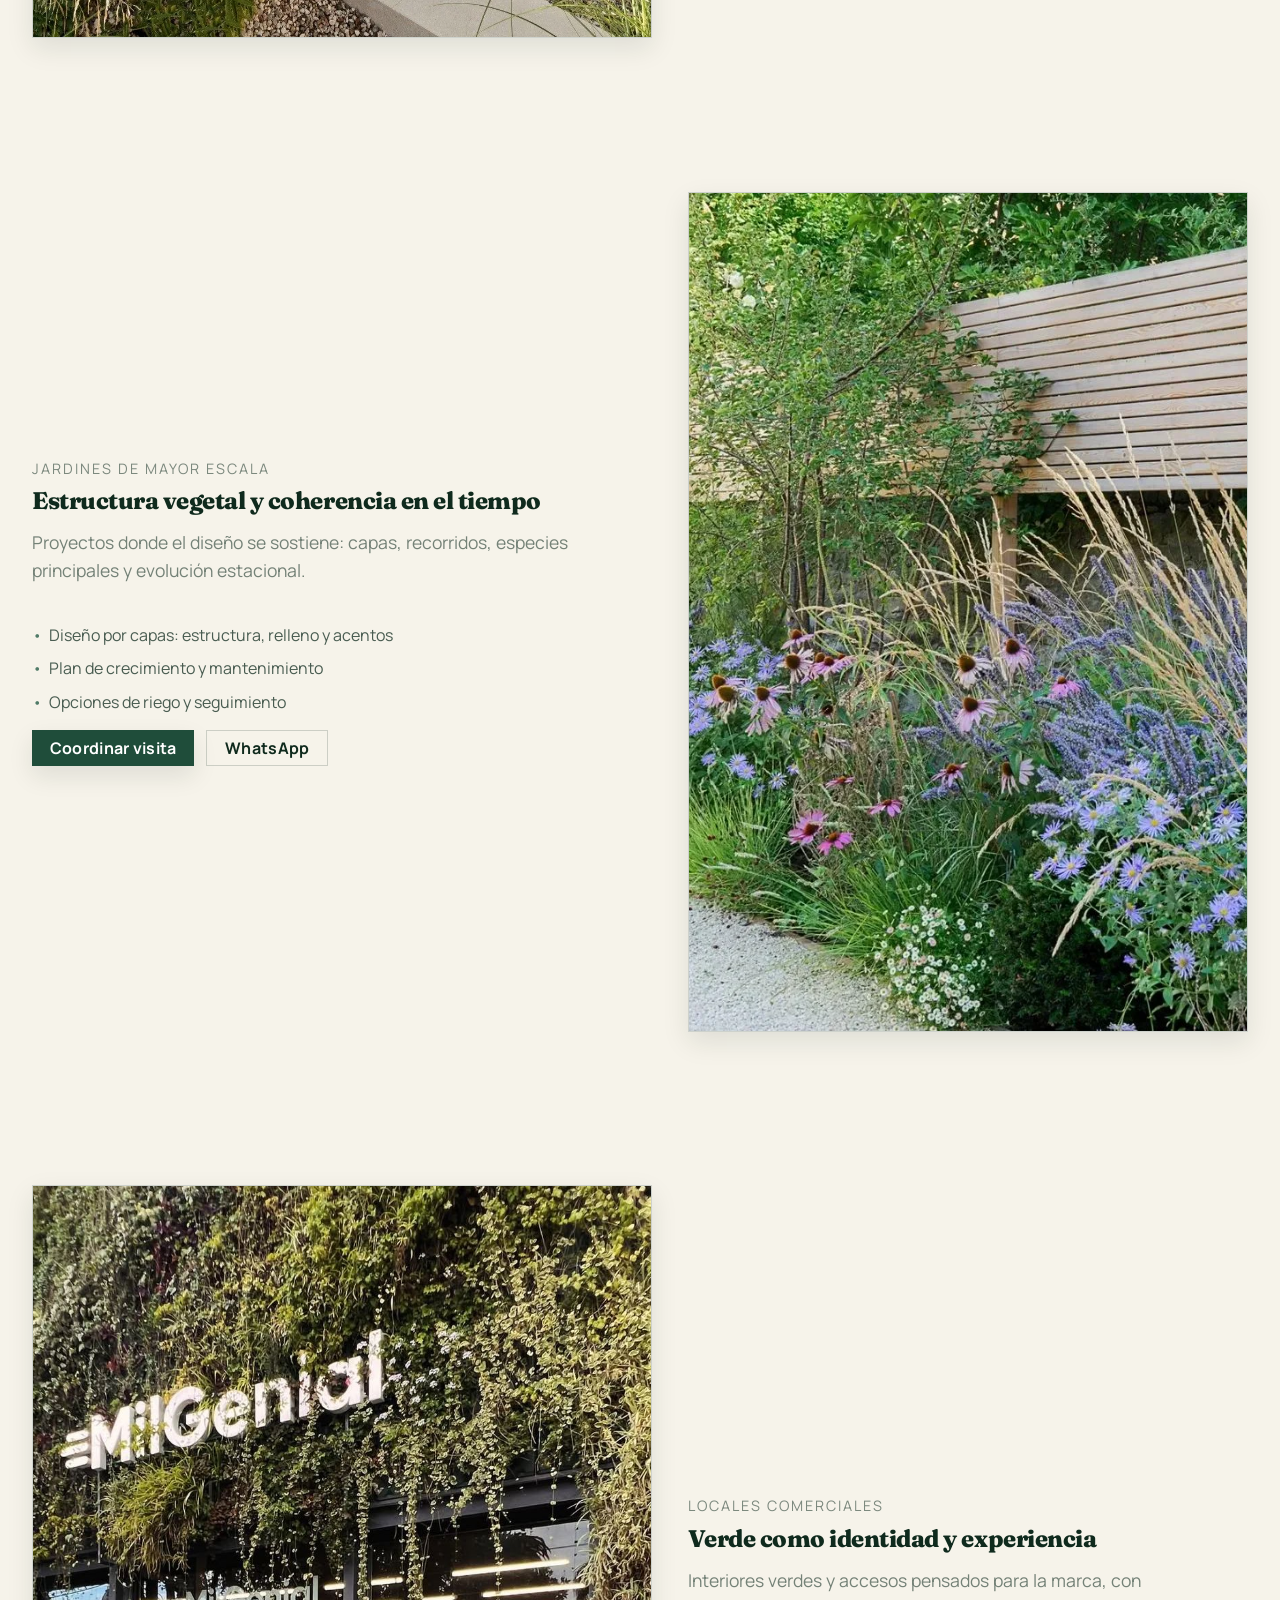
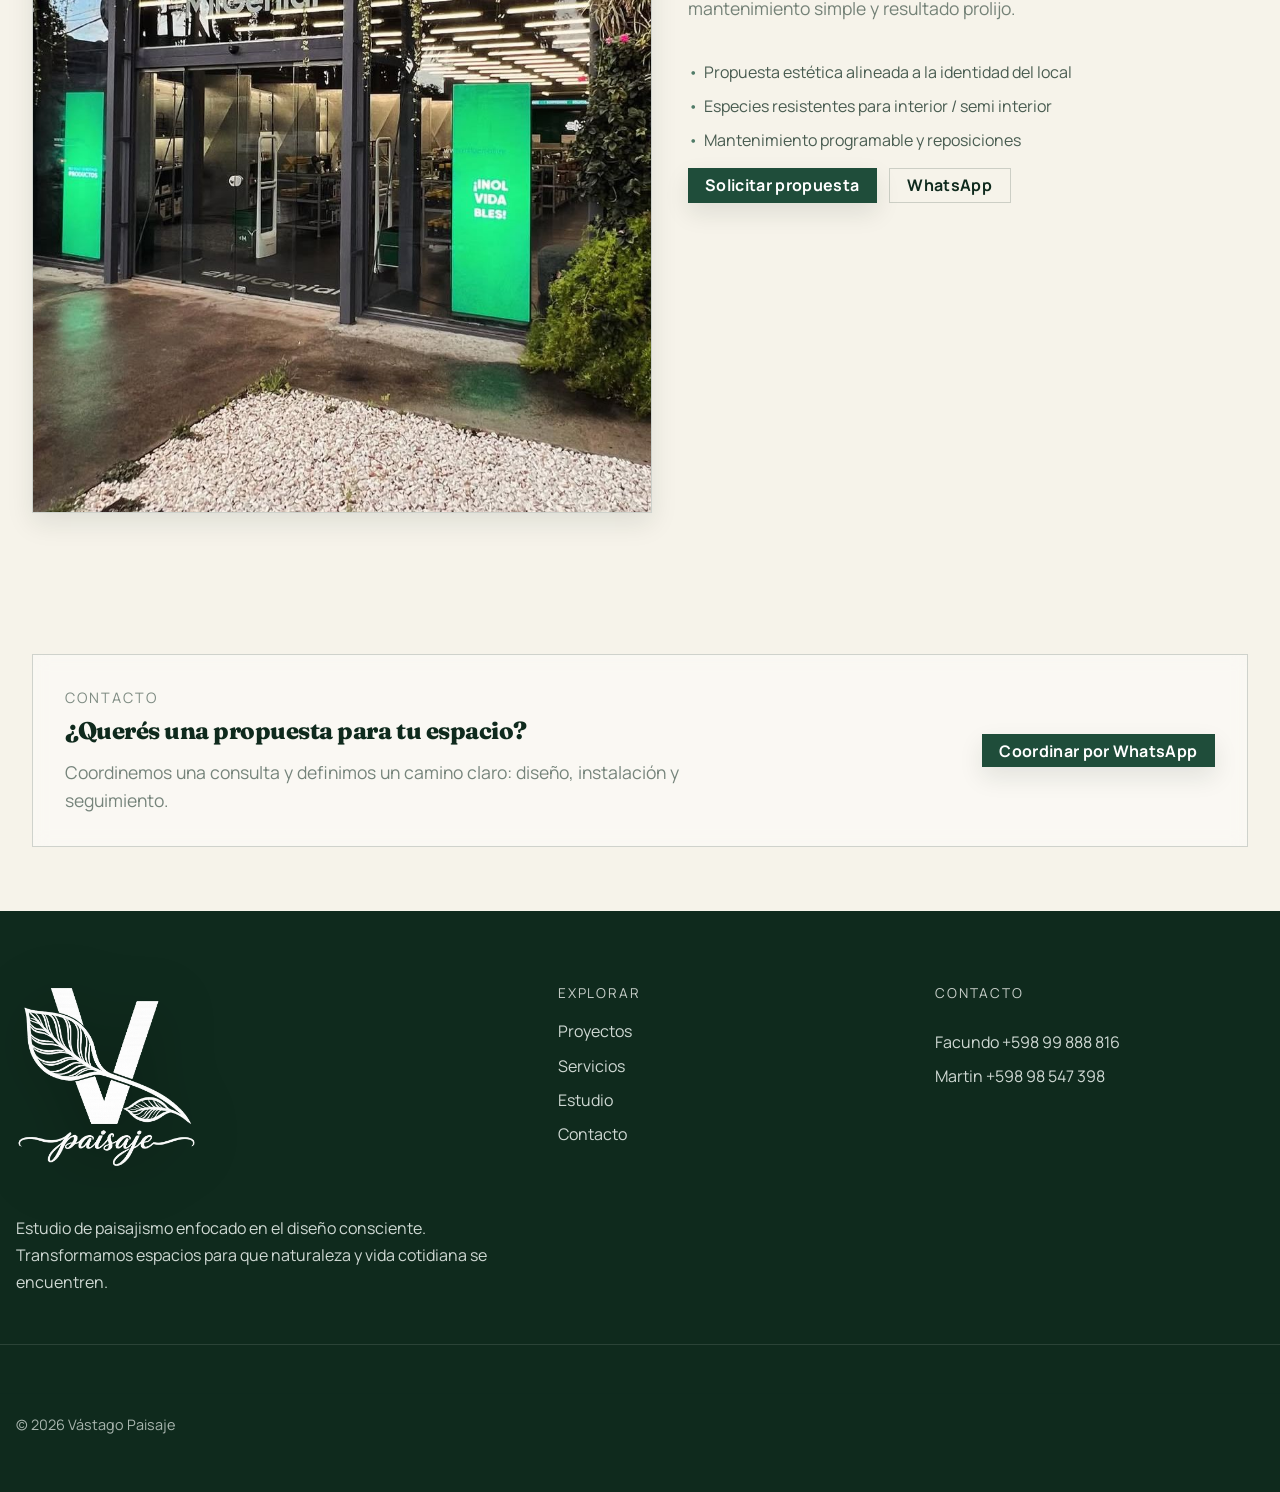
==== commit 5bba0114: "avances" ====
--- a/espacios.html
+++ b/espacios.html
@@ -490,15 +490,16 @@
           <p class="footer-kicker">Contacto</p>
           <ul class="footer-links">
             <li>
-              <a href="mailto:hola@vastagopaisaje.com">
-                hola@vastagopaisaje.com
-              </a>
+              <a href="mailto:hola@vastagopaisaje.com"> </a>
             </li>
 
             <!-- Divider sutil -->
 
             <li>
-              <a href="tel:+59899888816"> +598 99 888 816 </a>
+              <a href="tel:+59899888816"> Facundo +598 99 888 816 </a>
+            </li>
+            <li>
+              <a href="tel:+59898547398"> Martin +598 98 547 398 </a>
             </li>
           </ul>
         </div>
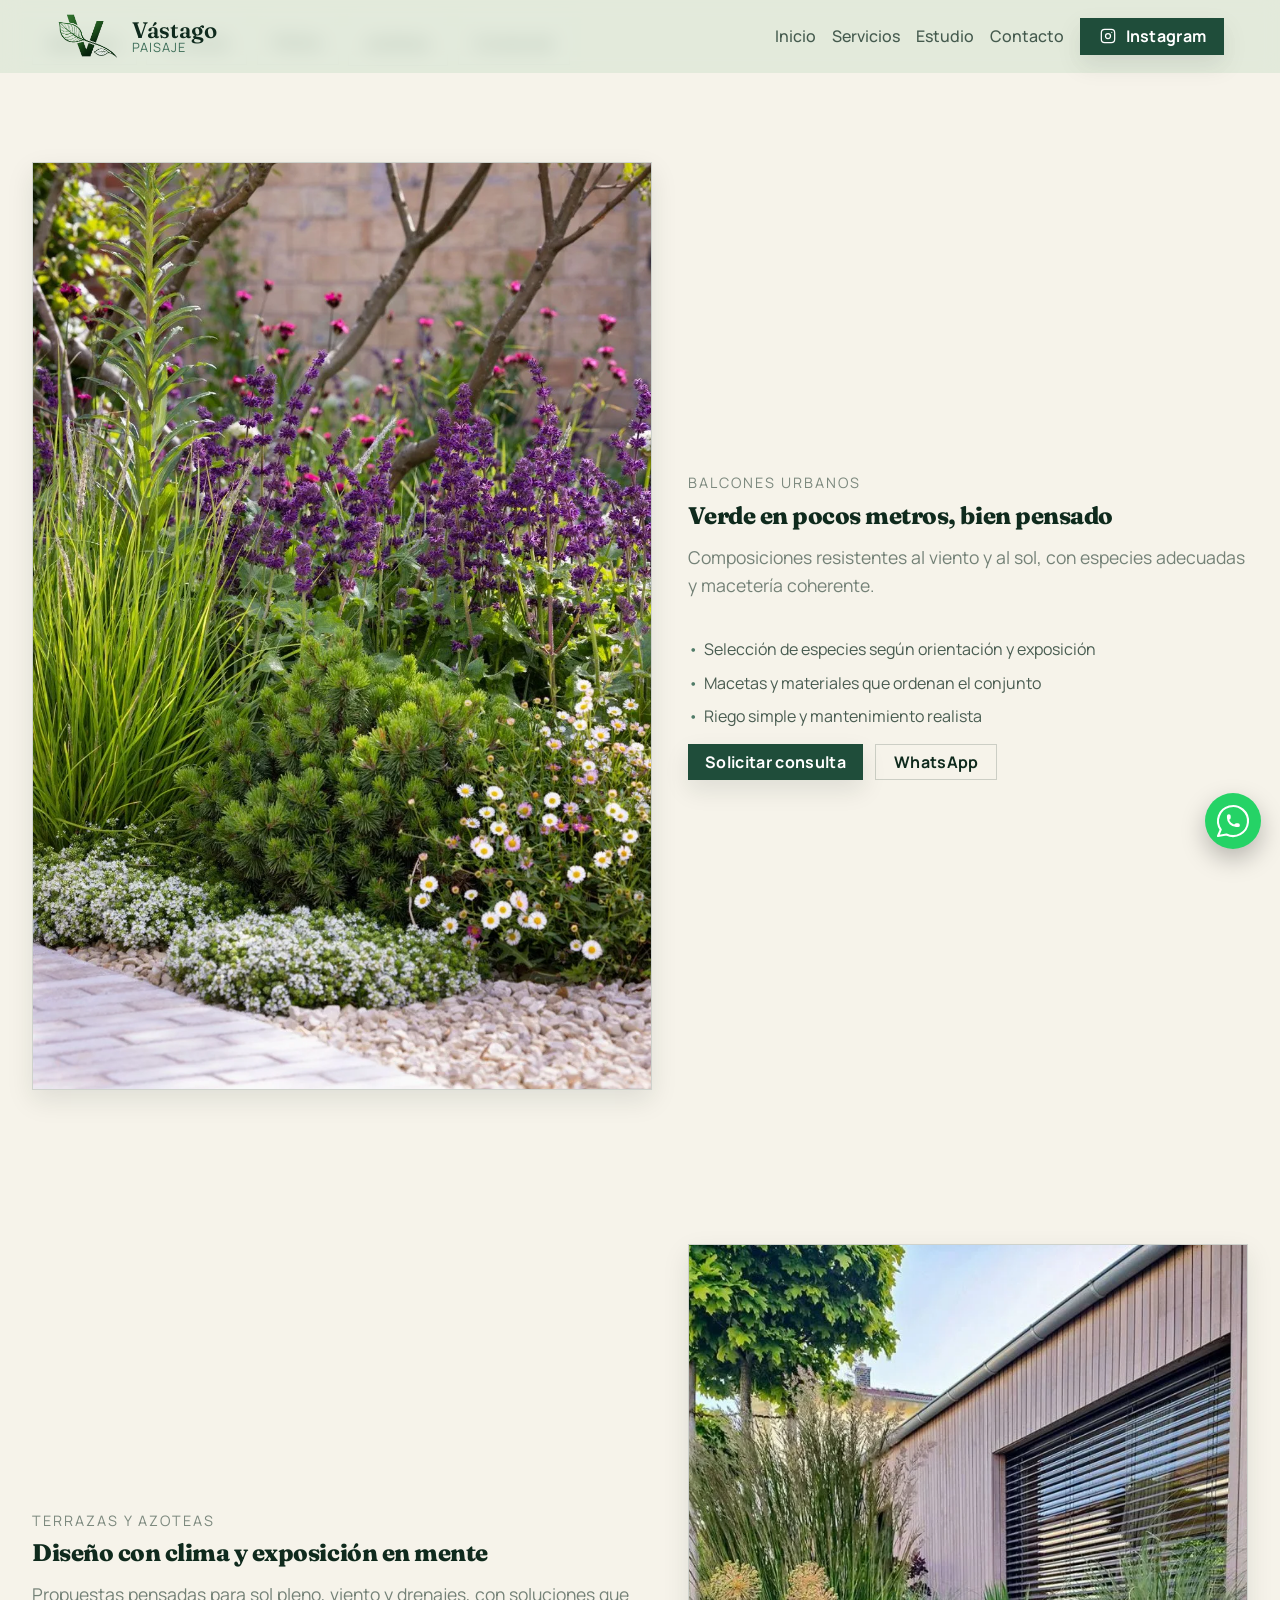
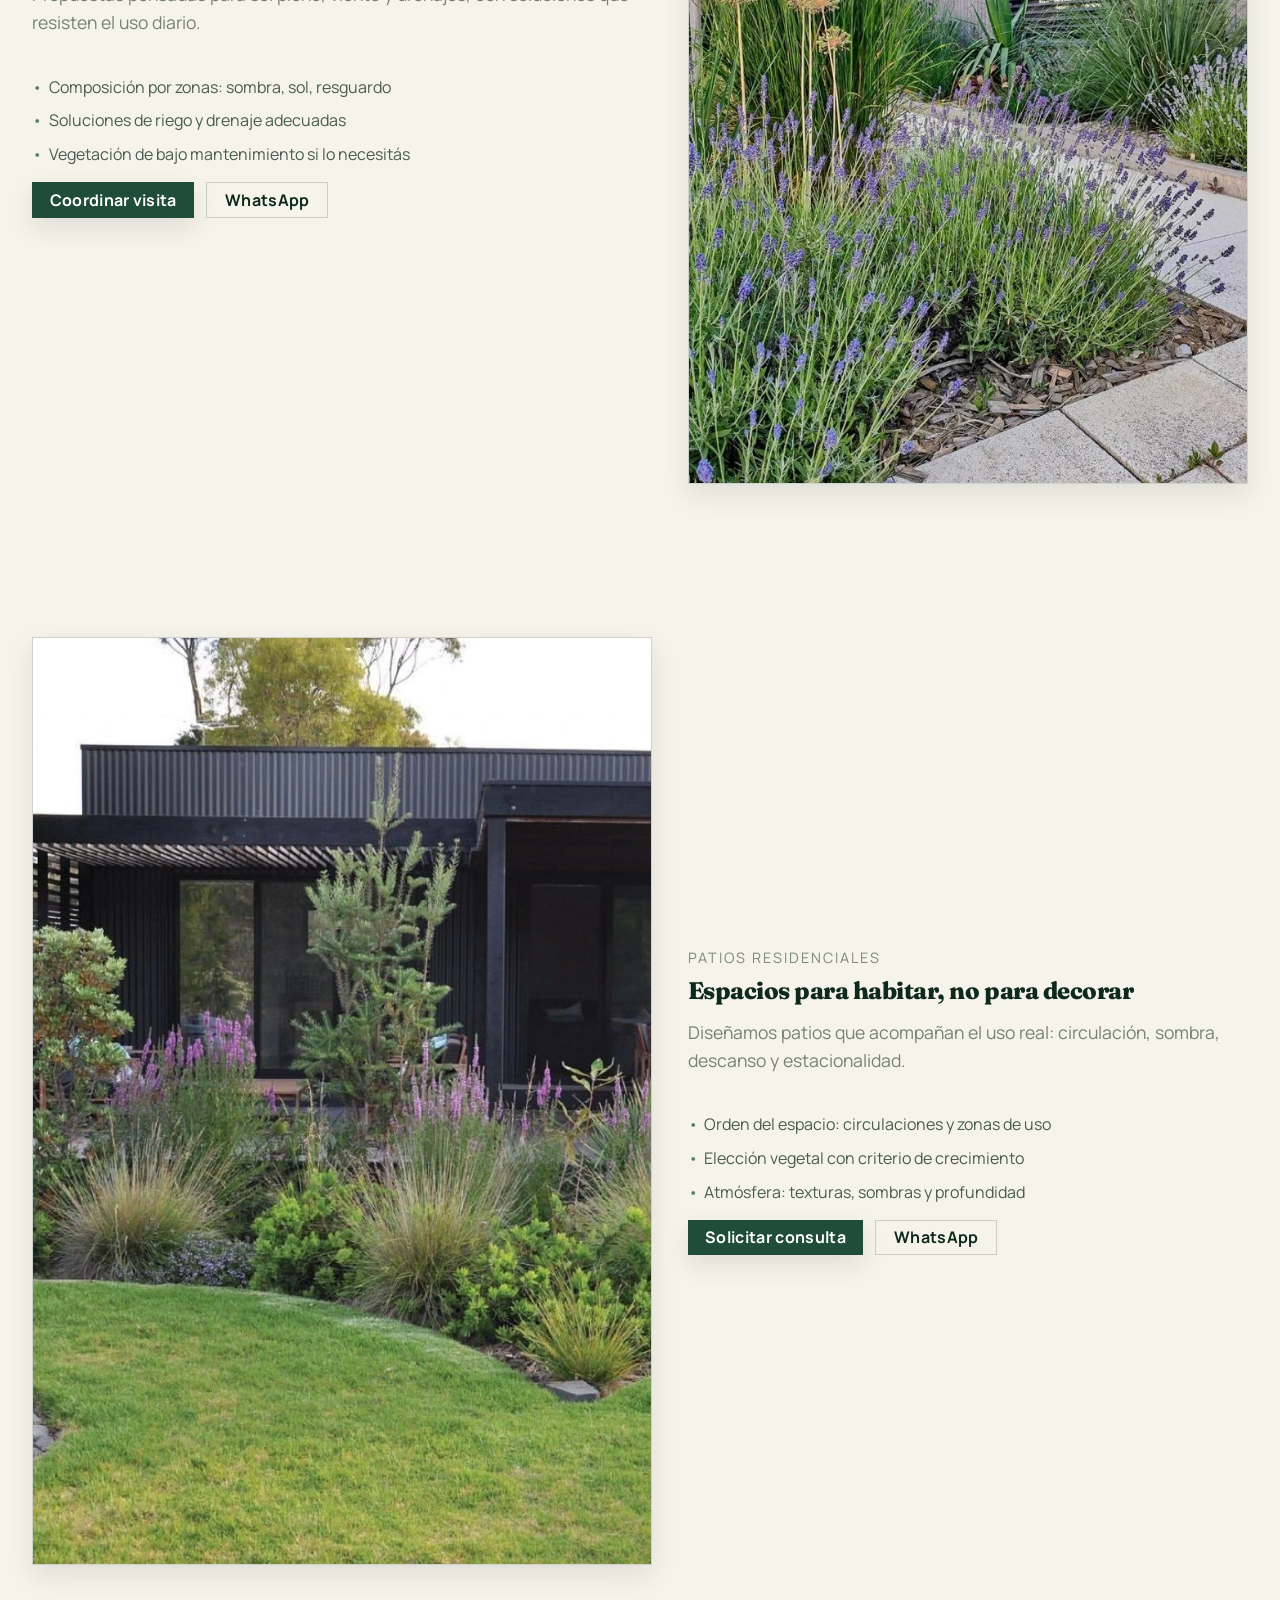
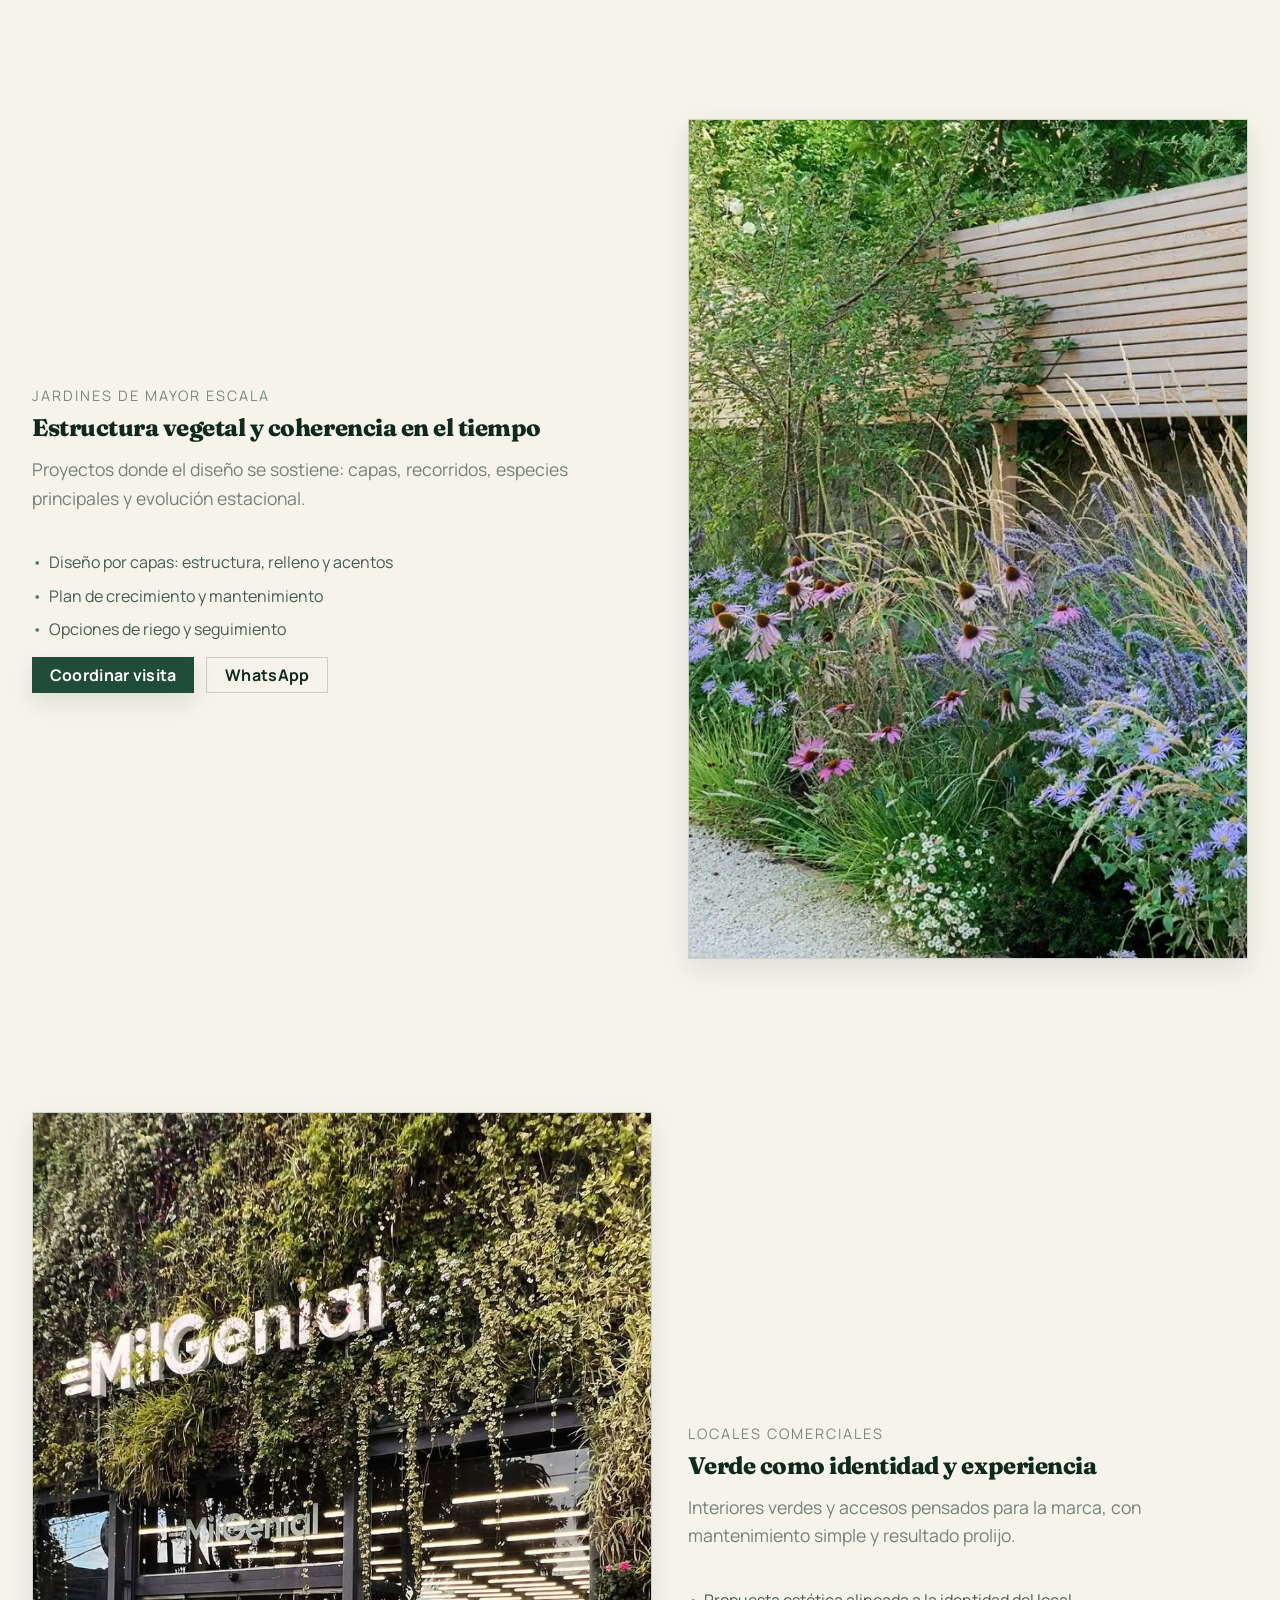
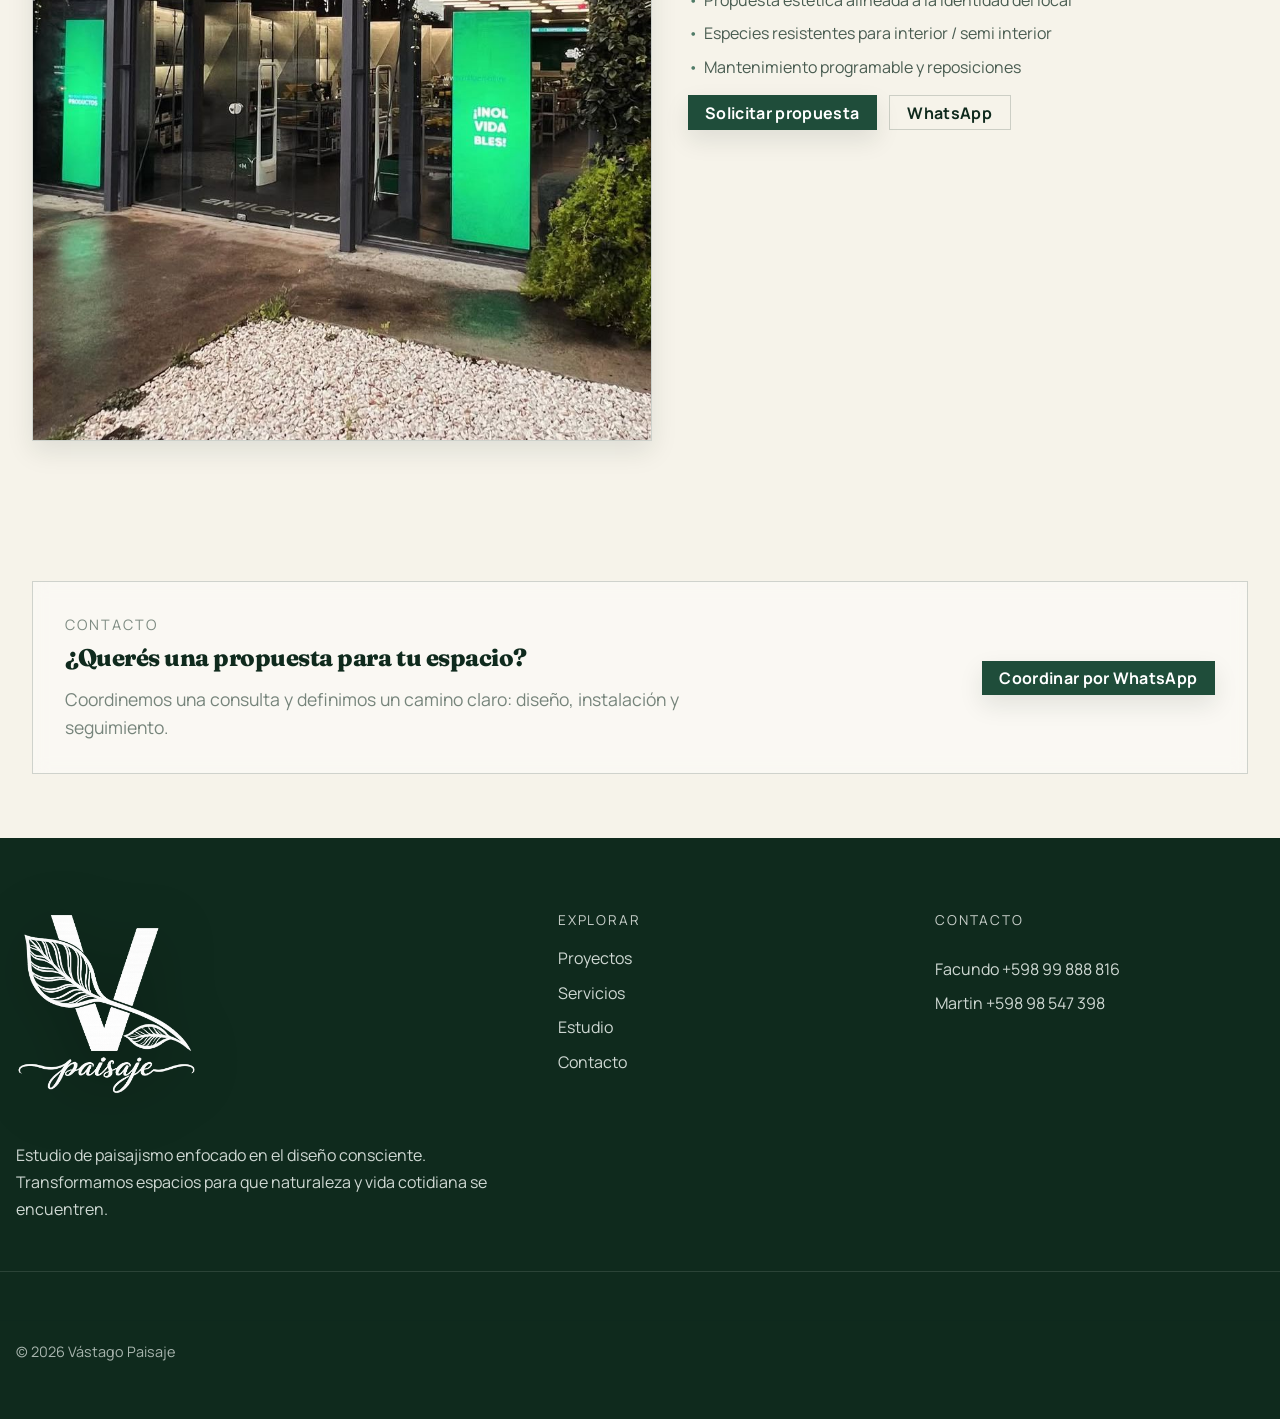
==== commit 9ccb4efb: "coso" ====
--- a/espacios.html
+++ b/espacios.html
@@ -290,7 +290,7 @@
         <div class="container container-wide sp-block-grid">
           <figure class="sp-media">
             <img
-              src="assets/foto2.webp"
+              src="assets/foto11.webp"
               alt="Patio residencial con vegetación"
               loading="lazy"
             />
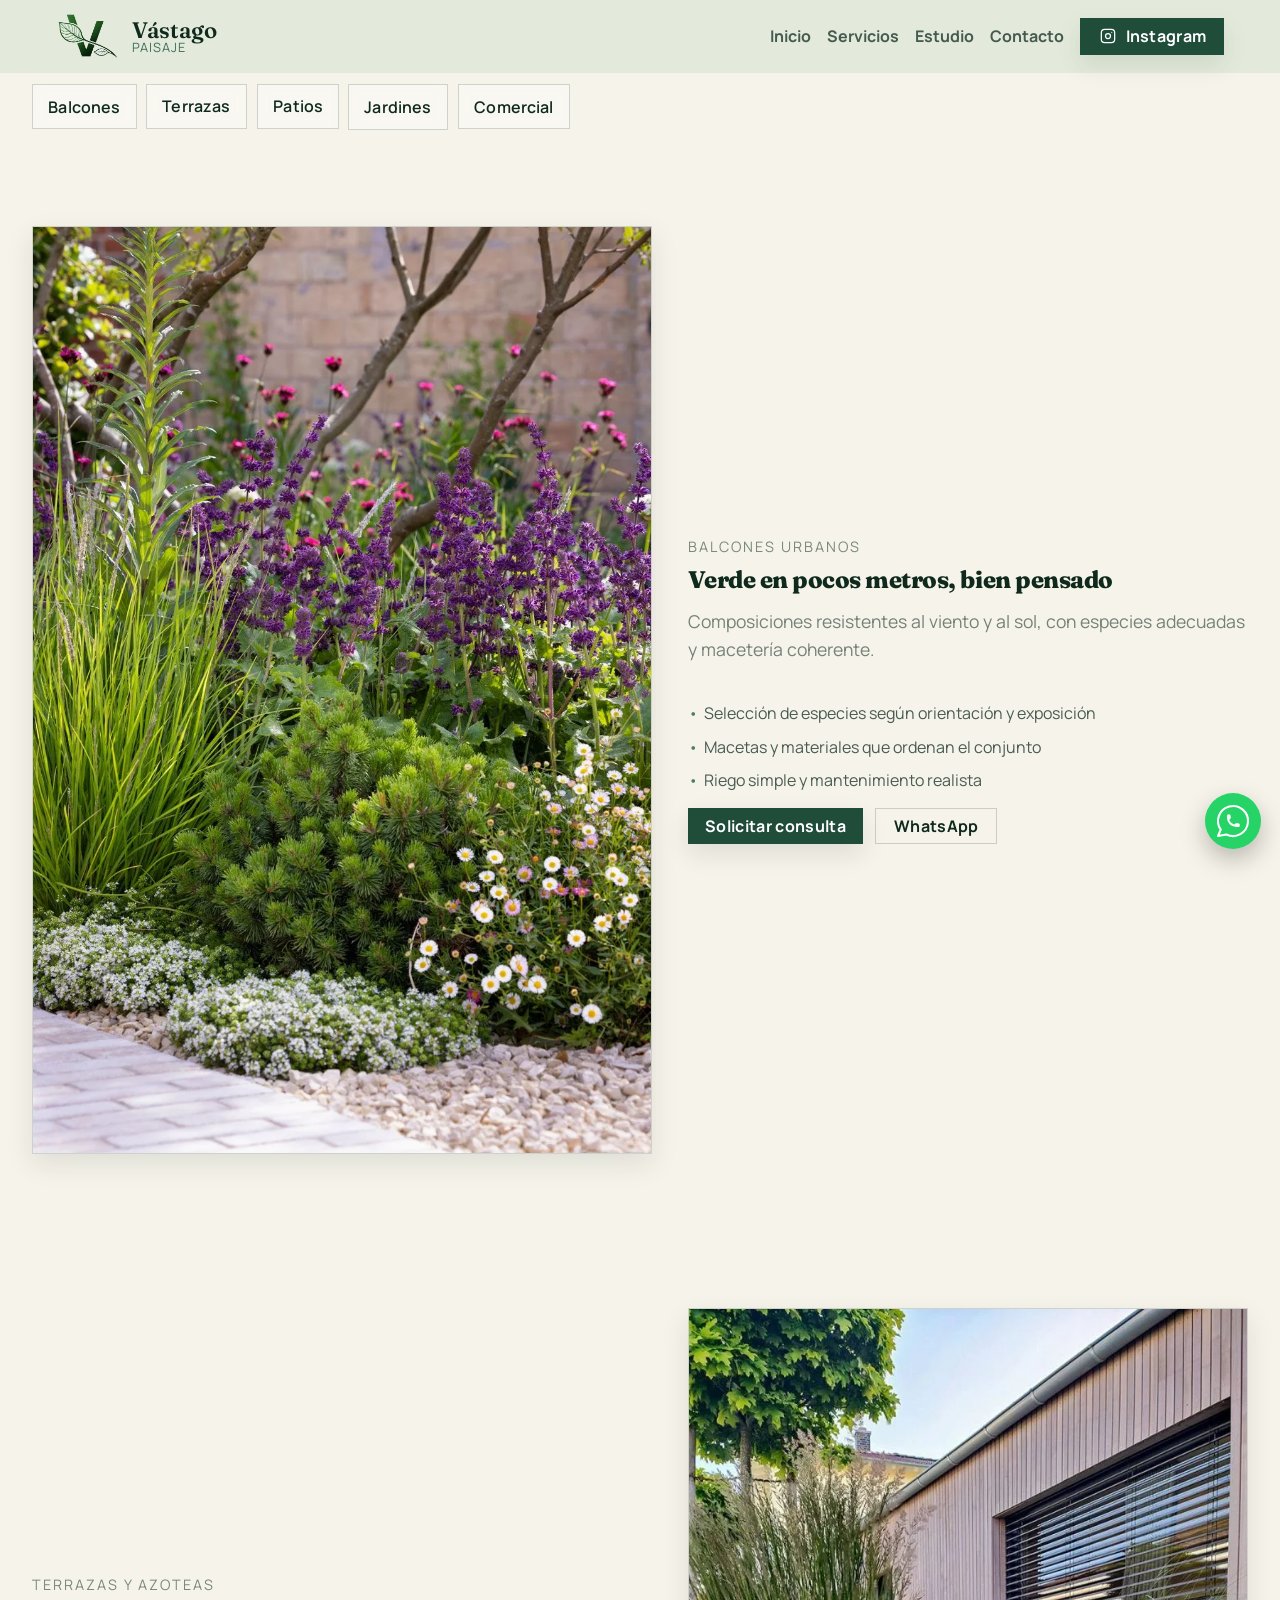
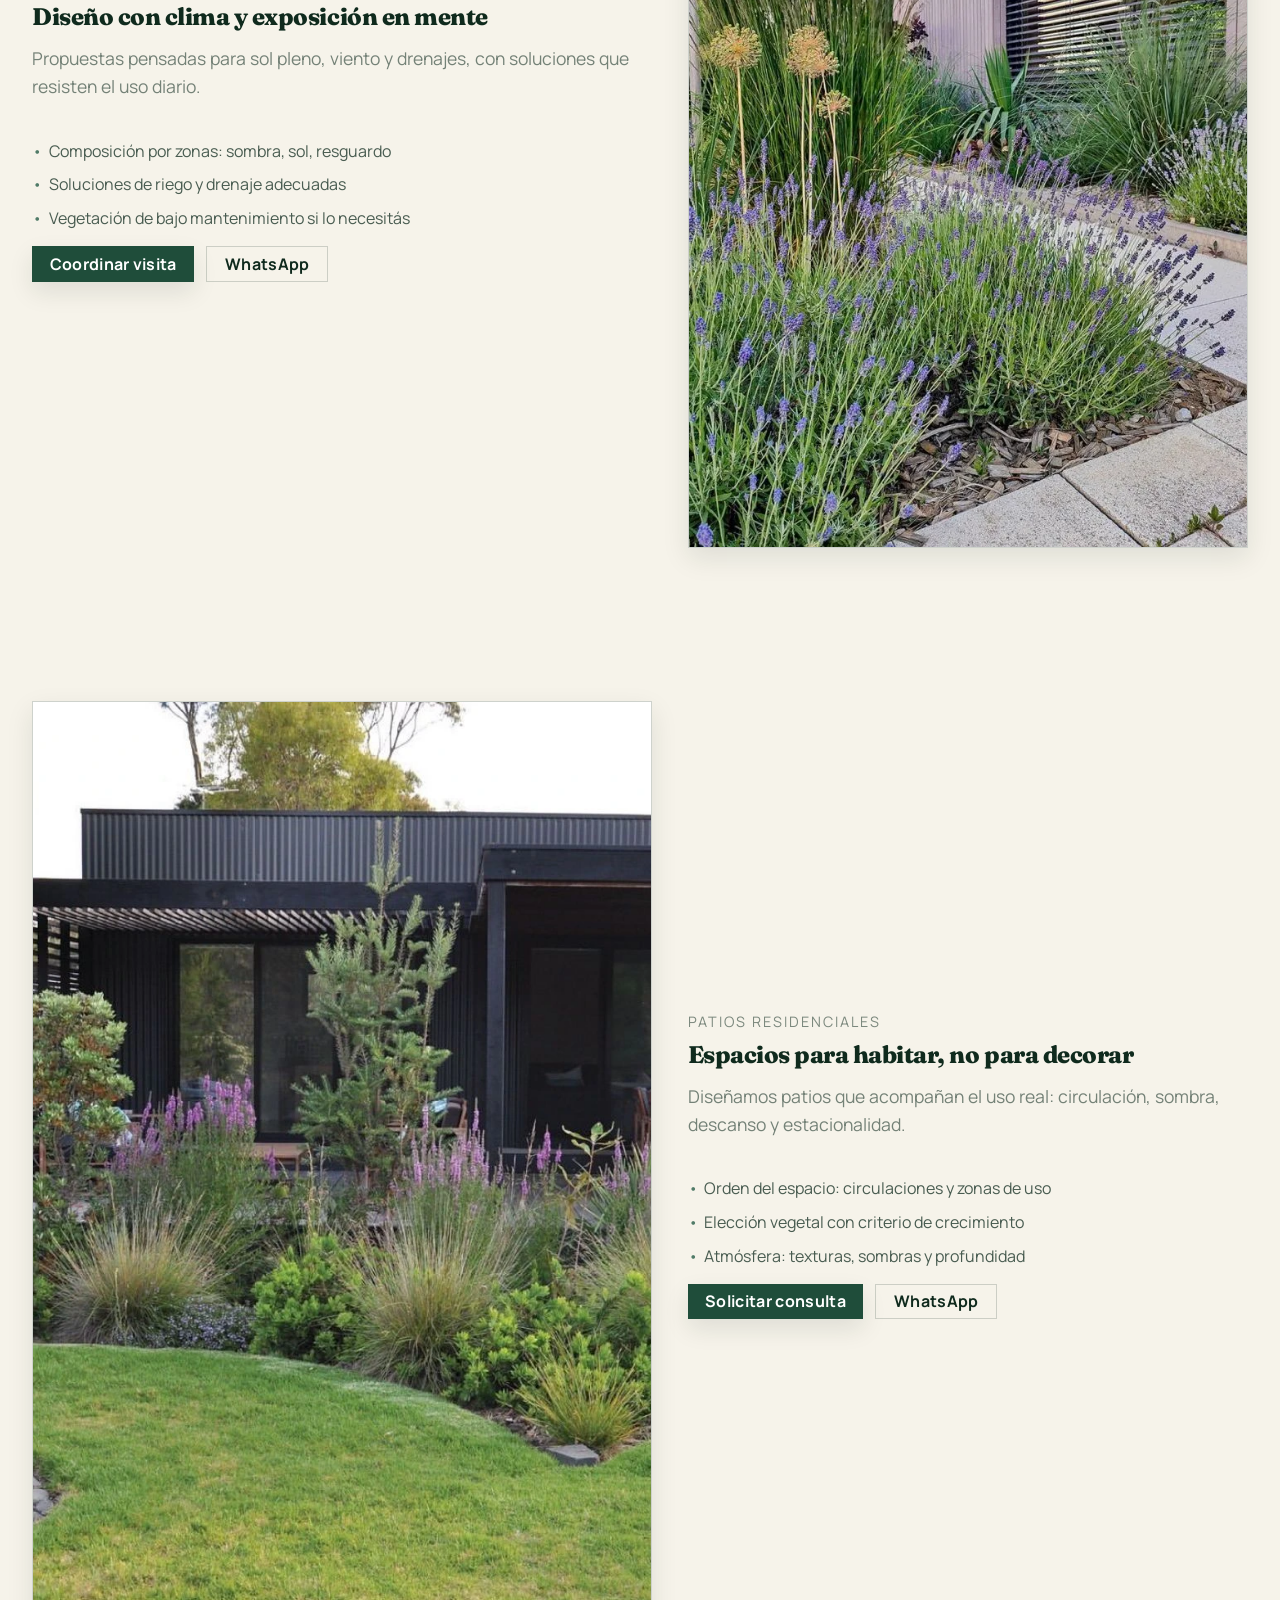
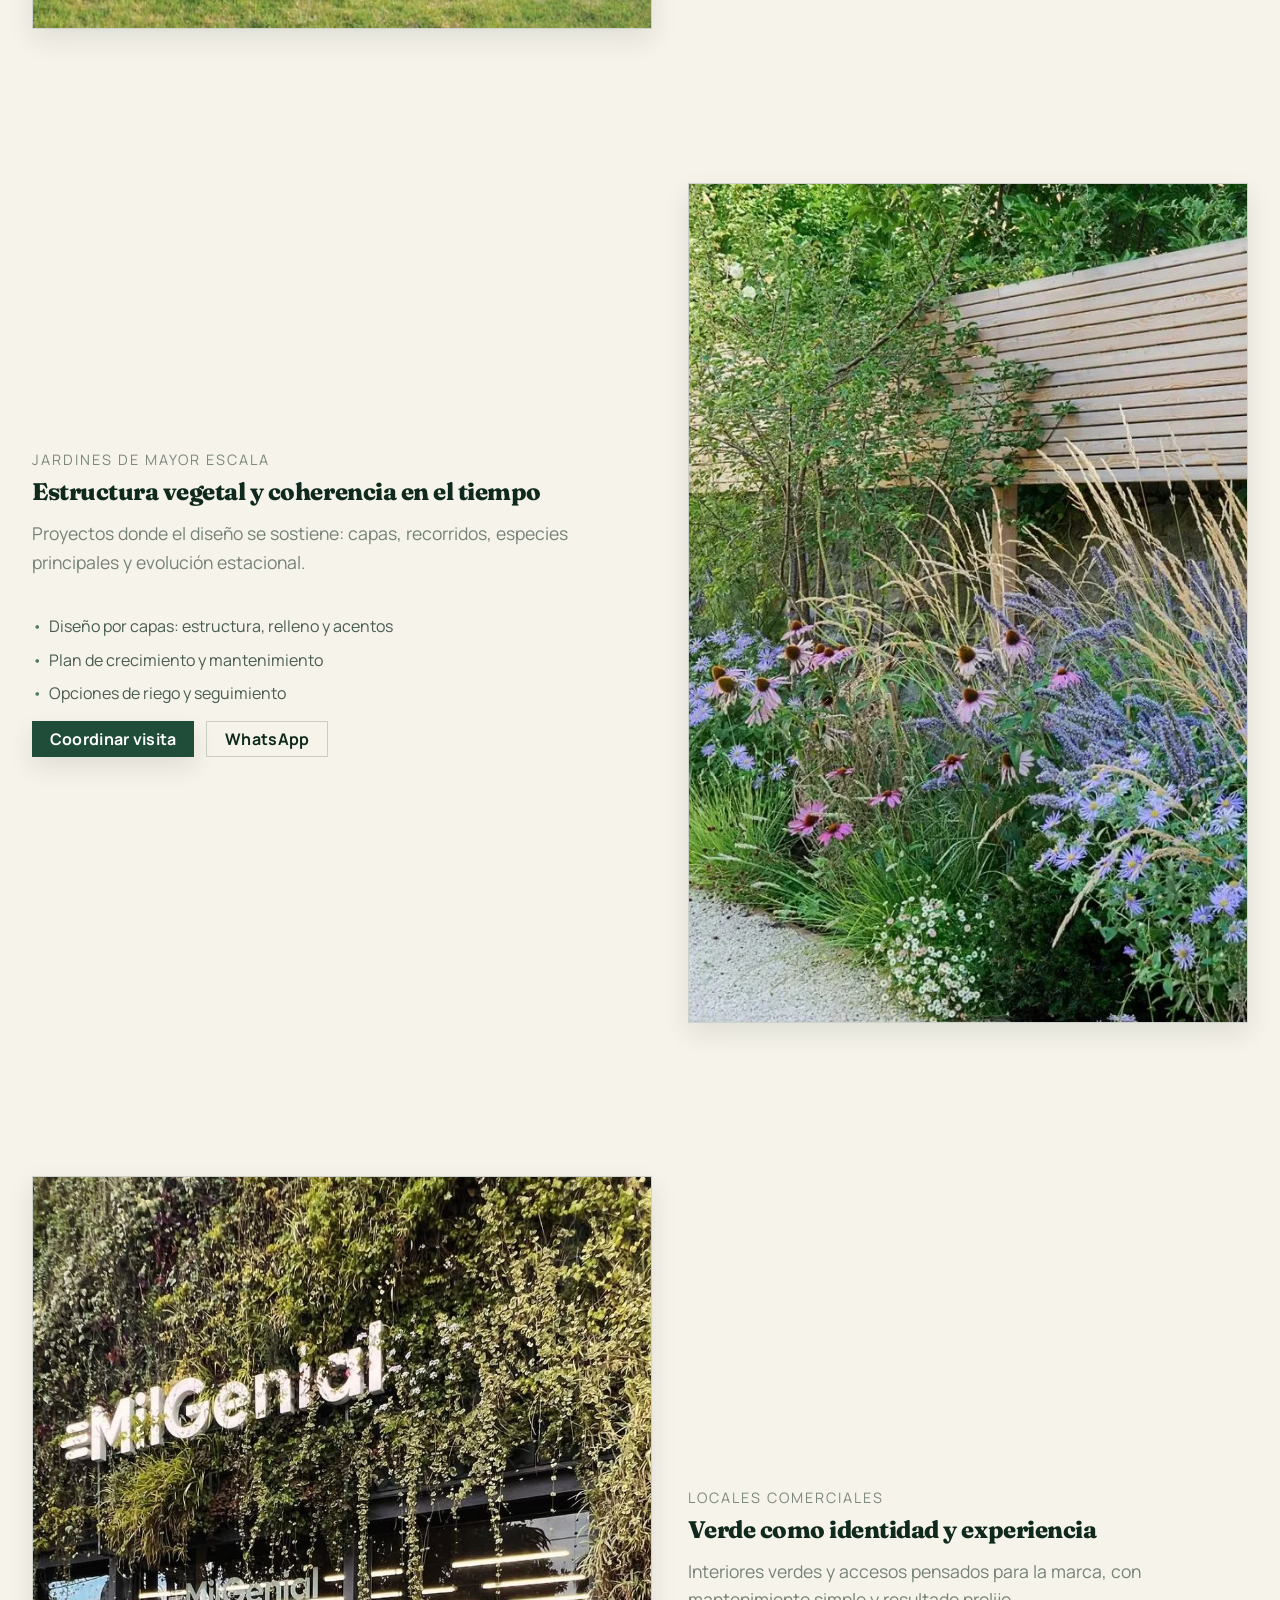
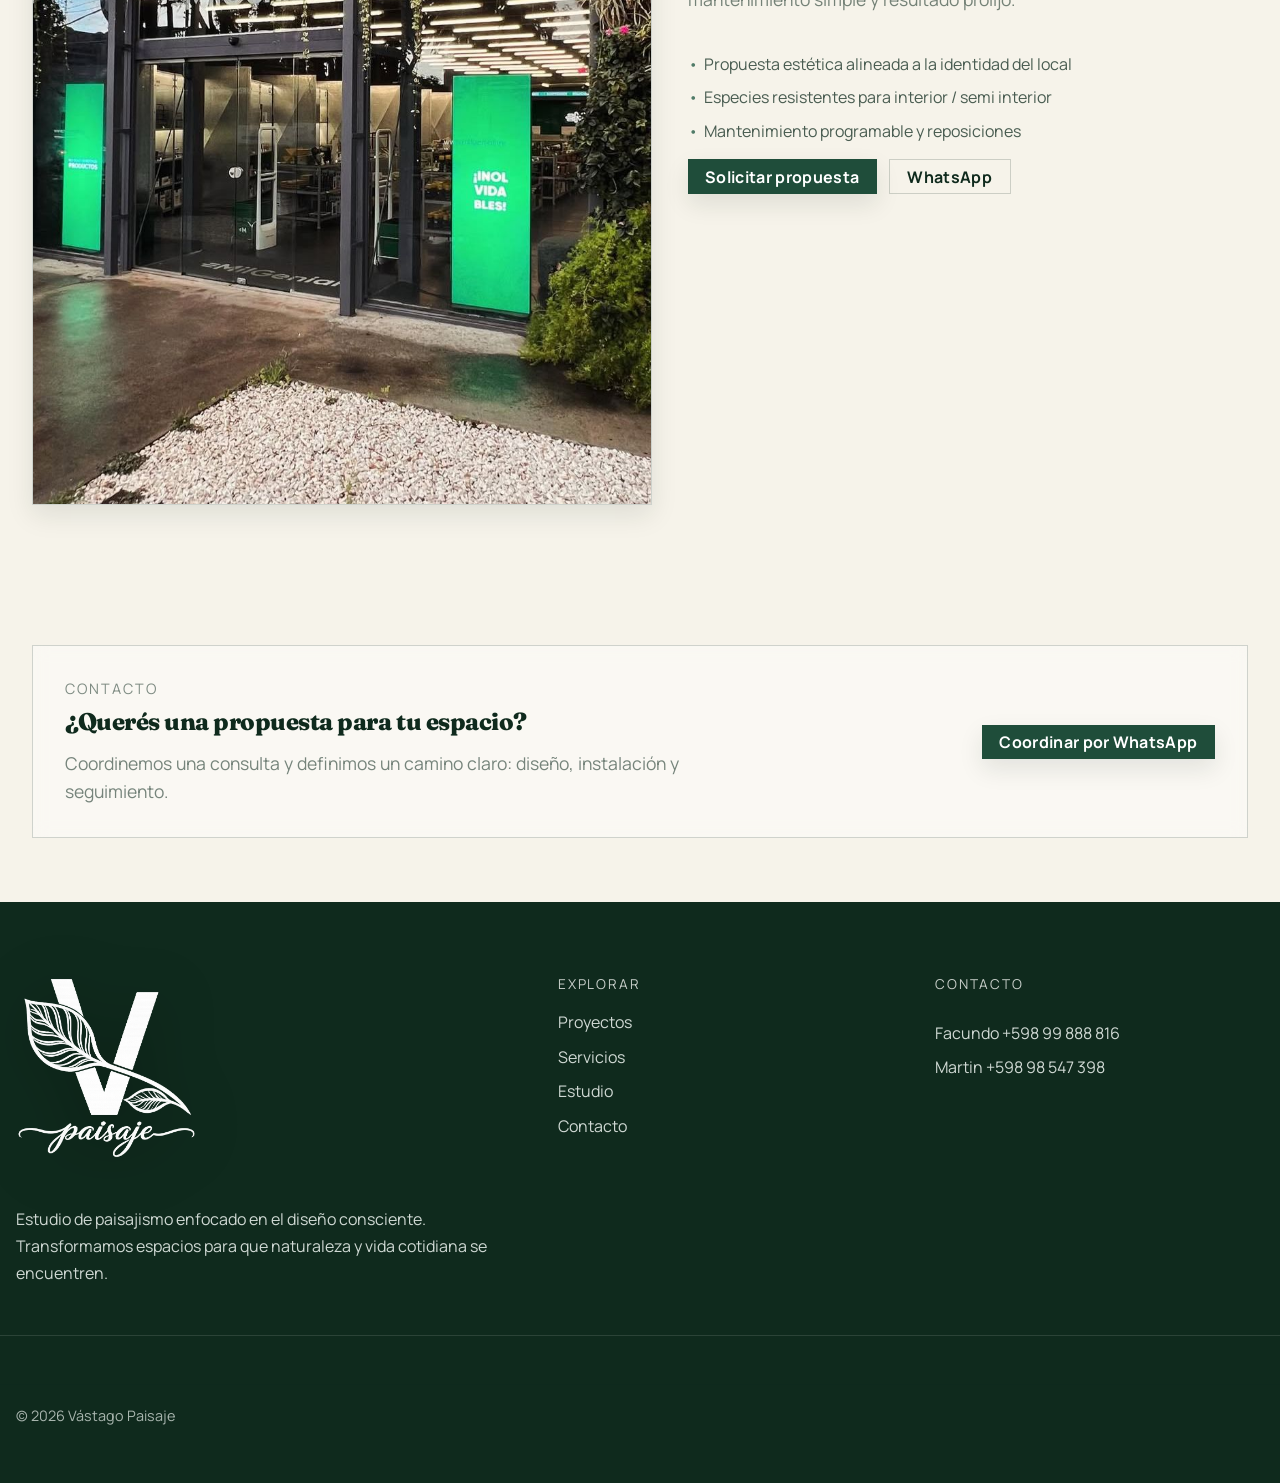
==== commit f46d661e: "coso" ====
--- a/espacios.html
+++ b/espacios.html
@@ -47,9 +47,9 @@
         <!-- Nav desktop -->
         <nav class="nav nav-desktop" aria-label="Navegación principal">
           <a class="nav-link" href="index.html">Inicio</a>
-          <a class="nav-link" href="#servicios">Servicios</a>
-          <a class="nav-link" href="#estudio">Estudio</a>
-          <a class="nav-link" href="#contacto">Contacto</a>
+          <a class="nav-link" href="servicios.html">Servicios</a>
+          <a class="nav-link" href="index.html">Estudio</a>
+          <a class="nav-link" href="index.html">Contacto</a>
 
           <!-- CTA principal -->
 
@@ -103,9 +103,11 @@
       <div class="mobile-menu" id="mobile-menu" hidden>
         <nav class="nav nav-mobile" aria-label="Menú móvil">
           <a class="nav-link" href="index.html">Inicio</a>
-          <a class="nav-link" href="#servicios" data-menu-close>Servicios</a>
-          <a class="nav-link" href="#estudio" data-menu-close>Estudio</a>
-          <a class="nav-link" href="#contacto" data-menu-close>Contacto</a>
+          <a class="nav-link" href="servicios.html" data-menu-close
+            >Servicios</a
+          >
+          <a class="nav-link" href="index.html" data-menu-close>Estudio</a>
+          <a class="nav-link" href="index.html" data-menu-close>Contacto</a>
 
           <a
             class="btn btn-primary"
@@ -222,7 +224,7 @@
               <a class="btn btn-primary" href="#contacto">Solicitar consulta</a>
               <a
                 class="btn btn-outline"
-                href="https://wa.me/59899888816?text=Hola%20V%C3%A1stago%20Paisaje!%20Quiero%20asesoramiento%20para%20un%20balc%C3%B3n."
+                href="https://wa.me/59898547398?text=Hola%20V%C3%A1stago%20Paisaje!%20Quiero%20asesoramiento%20para%20un%20balc%C3%B3n."
                 target="_blank"
                 rel="noopener"
               >
@@ -270,7 +272,7 @@
               <a class="btn btn-primary" href="#contacto">Coordinar visita</a>
               <a
                 class="btn btn-outline"
-                href="https://wa.me/59899888816?text=Hola%20V%C3%A1stago%20Paisaje!%20Quiero%20una%20propuesta%20para%20una%20terraza%2Fazotea."
+                href="https://wa.me/59898547398?text=Hola%20V%C3%A1stago%20Paisaje!%20Quiero%20una%20propuesta%20para%20una%20terraza%2Fazotea."
                 target="_blank"
                 rel="noopener"
               >
@@ -366,7 +368,7 @@
               <a class="btn btn-primary" href="#contacto">Coordinar visita</a>
               <a
                 class="btn btn-outline"
-                href="https://wa.me/59899888816?text=Hola%20V%C3%A1stago%20Paisaje!%20Quiero%20asesoramiento%20para%20un%20jard%C3%ADn%20de%20mayor%20escala."
+                href="https://wa.me/59898547398?text=Hola%20V%C3%A1stago%20Paisaje!%20Quiero%20asesoramiento%20para%20un%20jard%C3%ADn%20de%20mayor%20escala."
                 target="_blank"
                 rel="noopener"
               >
@@ -416,7 +418,7 @@
               >
               <a
                 class="btn btn-outline"
-                href="https://wa.me/59899888816?text=Hola%20V%C3%A1stago%20Paisaje!%20Quiero%20una%20propuesta%20para%20un%20local%20comercial."
+                href="https://wa.me/59898547398?text=Hola%20V%C3%A1stago%20Paisaje!%20Quiero%20una%20propuesta%20para%20un%20local%20comercial."
                 target="_blank"
                 rel="noopener"
               >
@@ -447,7 +449,7 @@
             </div>
             <a
               class="btn btn-primary"
-              href="https://wa.me/59899888816?text=Hola%20V%C3%A1stago%20Paisaje!%20Quiero%20coordinar%20una%20consulta."
+              href="https://wa.me/59898547398?text=Hola%20V%C3%A1stago%20Paisaje!%20Quiero%20coordinar%20una%20consulta."
               target="_blank"
               rel="noopener"
             >
@@ -480,8 +482,8 @@
           <ul class="footer-links">
             <li><a href="proyectos.html">Proyectos</a></li>
             <li><a href="servicios.html">Servicios</a></li>
-            <li><a href="#estudio">Estudio</a></li>
-            <li><a href="#contacto">Contacto</a></li>
+            <li><a href="index.html">Estudio</a></li>
+            <li><a href="index.html">Contacto</a></li>
           </ul>
         </div>
 
@@ -513,7 +515,7 @@
       </div>
     </footer>
     <a
-      href="https://wa.me/59899888816?text=Hola%20V%C3%A1stago%20Paisaje!%20Quiero%20coordinar%20una%20consulta%20para%20mi%20espacio%20verde."
+      href="https://wa.me/59898547398?text=Hola%20V%C3%A1stago%20Paisaje!%20Quiero%20coordinar%20una%20consulta%20para%20mi%20espacio%20verde."
       class="whatsapp-sticky"
       target="_blank"
       rel="noopener"
--- a/css/pageespacios.css
+++ b/css/pageespacios.css
@@ -2,7 +2,9 @@
    ESPACIOS — estilos page
    (pensado para heredar tu librería: container, btn, services-head)
 ========================= */
-
+main {
+  padding-top: 4rem;
+}
 /* Hero usa tu sistema actual. Solo ajustamos la imagen */
 .sp-hero .sp-hero-media {
   background-image: url("../assets/hero.png"); /* cambiá por una imagen editorial de espacios */
